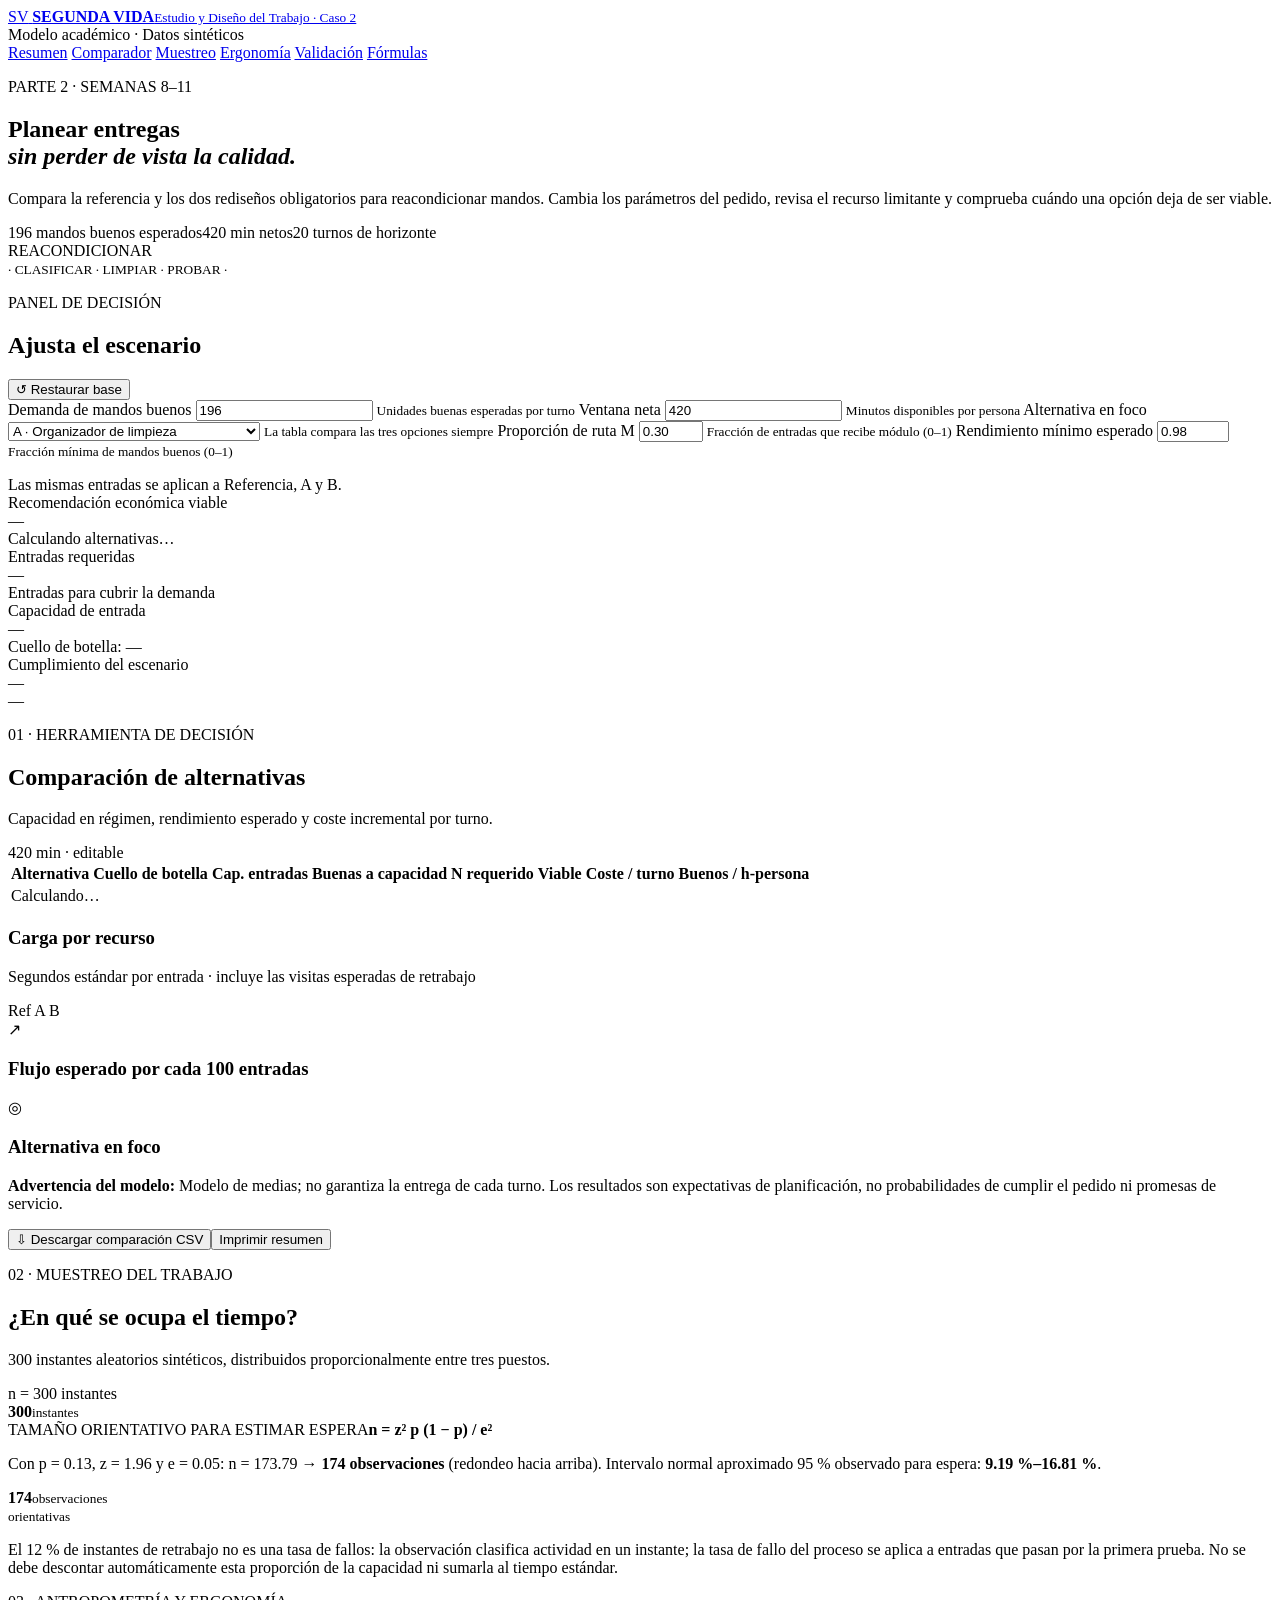
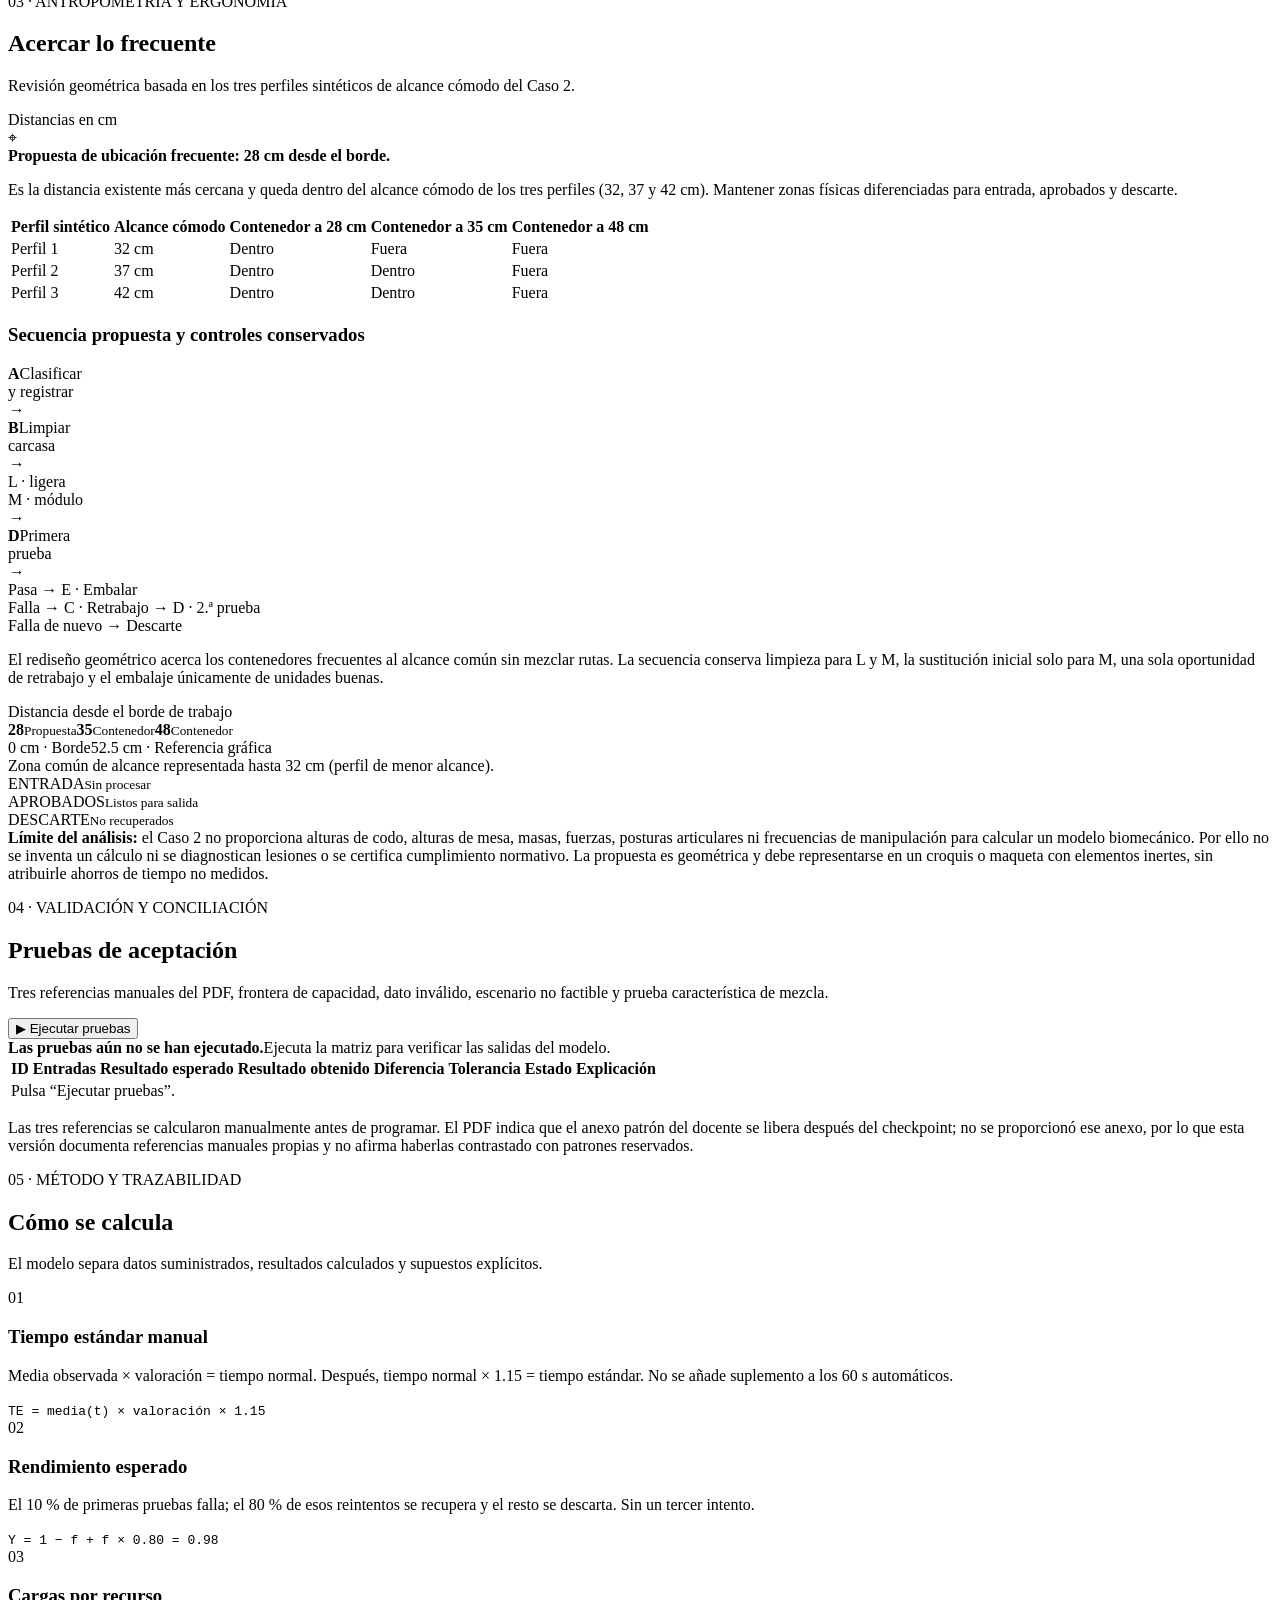
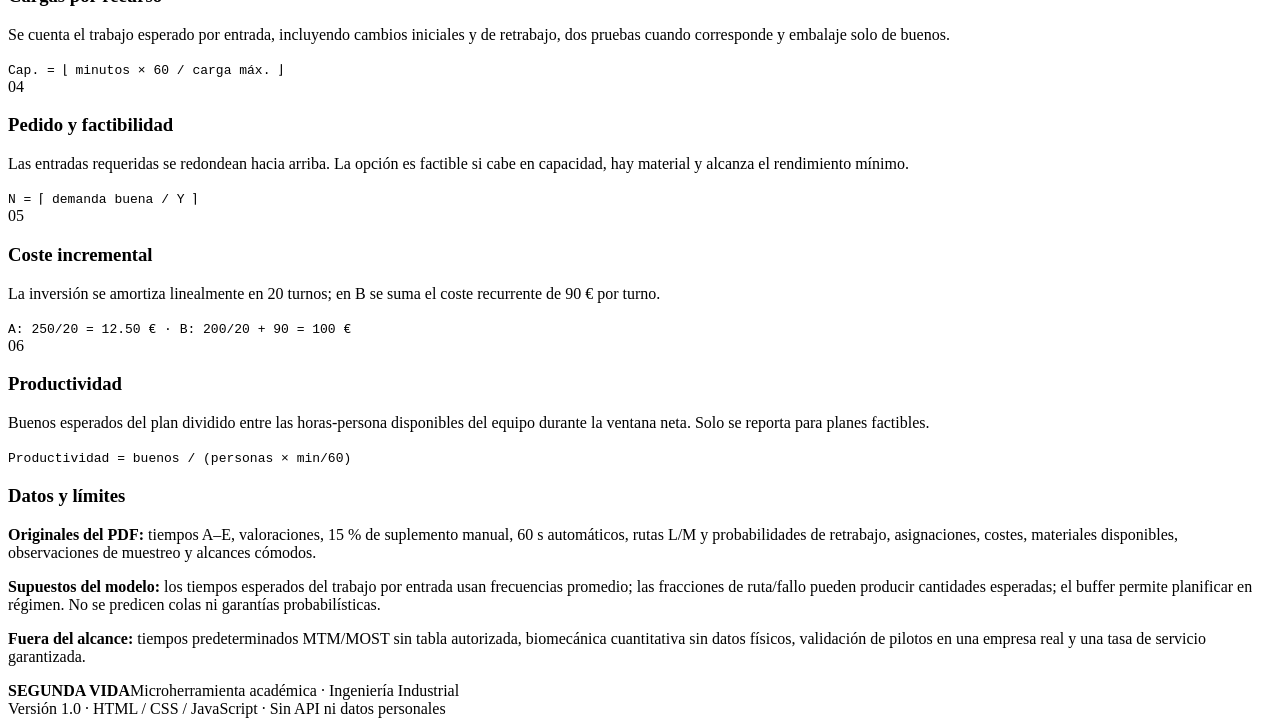
==== app/index.html @ abab6813 "Agrega interfaz de la aplicación responsive" ====
<!doctype html>
<html lang="es">
<head>
  <meta charset="utf-8">
  <meta name="viewport" content="width=device-width, initial-scale=1">
  <meta name="description" content="Microherramienta de análisis y decisión para el Caso 2 Segunda Vida, Parte 2 de Estudio y Diseño del Trabajo.">
  <title>Segunda Vida | Herramienta de decisión</title>
  <link rel="stylesheet" href="styles.css">
</head>
<body>
  <header class="topbar">
    <a class="brand" href="#inicio" aria-label="Segunda Vida, inicio">
      <span class="brand-mark">SV</span>
      <span><strong>SEGUNDA VIDA</strong><small>Estudio y Diseño del Trabajo · Caso 2</small></span>
    </a>
    <div class="top-meta"><span class="status-dot"></span> Modelo académico · Datos sintéticos</div>
  </header>

  <nav class="nav" aria-label="Navegación principal">
    <a class="active" href="#inicio">Resumen</a>
    <a href="#comparador">Comparador</a>
    <a href="#muestreo">Muestreo</a>
    <a href="#ergonomia">Ergonomía</a>
    <a href="#validacion">Validación</a>
    <a href="#metodo">Fórmulas</a>
  </nav>

  <main class="shell">
    <section id="inicio" class="hero">
      <div class="hero-copy">
        <p class="eyebrow">PARTE 2 · SEMANAS 8–11</p>
        <h1>Planear entregas<br><em>sin perder de vista la calidad.</em></h1>
        <p class="hero-lede">Compara la referencia y los dos rediseños obligatorios para reacondicionar mandos. Cambia los parámetros del pedido, revisa el recurso limitante y comprueba cuándo una opción deja de ser viable.</p>
        <div class="hero-tags"><span>196 mandos buenos esperados</span><span>420 min netos</span><span>20 turnos de horizonte</span></div>
      </div>
      <div class="hero-art" aria-hidden="true">
        <div class="orbit orbit-one"></div><div class="orbit orbit-two"></div>
        <div class="controller"><span></span><b></b><i></i><strong></strong></div>
        <div class="art-label">REACONDICIONAR<br><small>· CLASIFICAR · LIMPIAR · PROBAR ·</small></div>
      </div>
    </section>

    <section class="decision-card" aria-labelledby="decision-title">
      <div class="section-heading compact">
        <div><p class="eyebrow">PANEL DE DECISIÓN</p><h2 id="decision-title">Ajusta el escenario</h2></div>
        <button id="resetBtn" class="button button-ghost" type="button">↺ Restaurar base</button>
      </div>
      <div class="inputs-grid">
        <label>Demanda de mandos buenos
          <input id="demand" type="number" min="0" step="1" value="196" inputmode="numeric">
          <small>Unidades buenas esperadas por turno</small>
        </label>
        <label>Ventana neta
          <input id="minutes" type="number" min="0.01" step="1" value="420" inputmode="decimal">
          <small>Minutos disponibles por persona</small>
        </label>
        <label>Alternativa en foco
          <select id="focus">
            <option value="REF">Referencia</option>
            <option value="A" selected>A · Organizador de limpieza</option>
            <option value="B">B · Cuarta persona y nueva asignación</option>
          </select>
          <small>La tabla compara las tres opciones siempre</small>
        </label>
        <label>Proporción de ruta M
          <input id="routeM" type="number" min="0" max="1" step="0.01" value="0.30" inputmode="decimal">
          <small>Fracción de entradas que recibe módulo (0–1)</small>
        </label>
        <label>Rendimiento mínimo esperado
          <input id="minYield" type="number" min="0" max="1" step="0.001" value="0.98" inputmode="decimal">
          <small>Fracción mínima de mandos buenos (0–1)</small>
        </label>
      </div>
      <div class="input-foot"><p id="inputError" class="error-message" role="alert" aria-live="polite"></p><span>Las mismas entradas se aplican a Referencia, A y B.</span></div>
    </section>

    <section class="kpi-grid" aria-label="Indicadores del escenario enfocado">
      <article class="kpi-card kpi-primary"><div class="kpi-label">Recomendación económica viable</div><div class="kpi-value" id="recommended">—</div><div class="kpi-note" id="recommendNote">Calculando alternativas…</div></article>
      <article class="kpi-card"><div class="kpi-label">Entradas requeridas</div><div class="kpi-value" id="kpiN">—</div><div class="kpi-note">Entradas para cubrir la demanda</div></article>
      <article class="kpi-card"><div class="kpi-label">Capacidad de entrada</div><div class="kpi-value" id="kpiCapacity">—</div><div class="kpi-note" id="kpiBottleneck">Cuello de botella: —</div></article>
      <article class="kpi-card"><div class="kpi-label">Cumplimiento del escenario</div><div class="kpi-value" id="kpiStatus">—</div><div class="kpi-note" id="kpiStatusNote">—</div></article>
    </section>

    <section id="comparador" class="panel section-block">
      <div class="section-heading">
        <div><p class="eyebrow">01 · HERRAMIENTA DE DECISIÓN</p><h2>Comparación de alternativas</h2><p class="section-subtitle">Capacidad en régimen, rendimiento esperado y coste incremental por turno.</p></div>
        <span class="unit-pill">420 min · editable</span>
      </div>
      <div class="table-wrap">
        <table id="comparisonTable">
          <thead><tr><th>Alternativa</th><th>Cuello de botella</th><th>Cap. entradas</th><th>Buenas a capacidad</th><th>N requerido</th><th>Viable</th><th>Coste / turno</th><th>Buenos / h-persona</th></tr></thead>
          <tbody id="comparisonBody"><tr><td colspan="8">Calculando…</td></tr></tbody>
        </table>
      </div>
      <div class="chart-card">
        <div class="chart-head"><div><h3>Carga por recurso</h3><p>Segundos estándar por entrada · incluye las visitas esperadas de retrabajo</p></div><span class="legend"><i class="legend-a"></i> Ref <i class="legend-b"></i> A <i class="legend-c"></i> B</span></div>
        <div id="loadChart" class="load-chart" role="img" aria-label="Gráfico de cargas estándar por recurso"></div>
      </div>
      <div class="detail-grid">
        <article class="detail-card"><span class="detail-icon">↗</span><h3>Flujo esperado por cada 100 entradas</h3><div id="flowBreakdown" class="flow-breakdown"></div></article>
        <article class="detail-card"><span class="detail-icon">◎</span><h3>Alternativa en foco</h3><div id="focusDetail"></div></article>
      </div>
      <p class="model-warning"><strong>Advertencia del modelo:</strong> Modelo de medias; no garantiza la entrega de cada turno. Los resultados son expectativas de planificación, no probabilidades de cumplir el pedido ni promesas de servicio.</p>
      <div class="toolbar"><button id="downloadCsv" class="button button-primary" type="button">⇩ Descargar comparación CSV</button><button id="printBtn" class="button button-ghost" type="button">Imprimir resumen</button></div>
    </section>

    <section id="muestreo" class="panel section-block">
      <div class="section-heading"><div><p class="eyebrow">02 · MUESTREO DEL TRABAJO</p><h2>¿En qué se ocupa el tiempo?</h2><p class="section-subtitle">300 instantes aleatorios sintéticos, distribuidos proporcionalmente entre tres puestos.</p></div><span class="unit-pill">n = 300 instantes</span></div>
      <div class="sampling-layout">
        <div class="sampling-chart-card"><div class="donut" id="samplingDonut"><div><strong>300</strong><small>instantes</small></div></div><div class="sampling-legend" id="samplingLegend"></div></div>
        <div class="sampling-stats" id="samplingStats"></div>
      </div>
      <div class="formula-inline"><div><span class="eyebrow">TAMAÑO ORIENTATIVO PARA ESTIMAR ESPERA</span><strong>n = z² p (1 − p) / e²</strong><p>Con p = 0.13, z = 1.96 y e = 0.05: n = 173.79 → <b>174 observaciones</b> (redondeo hacia arriba). Intervalo normal aproximado 95 % observado para espera: <b>9.19 %–16.81 %</b>.</p></div><div class="sample-number"><strong>174</strong><small>observaciones<br>orientativas</small></div></div>
      <p class="small-note">El 12 % de instantes de retrabajo no es una tasa de fallos: la observación clasifica actividad en un instante; la tasa de fallo del proceso se aplica a entradas que pasan por la primera prueba. No se debe descontar automáticamente esta proporción de la capacidad ni sumarla al tiempo estándar.</p>
    </section>

    <section id="ergonomia" class="panel section-block">
      <div class="section-heading"><div><p class="eyebrow">03 · ANTROPOMETRÍA Y ERGONOMÍA</p><h2>Acercar lo frecuente</h2><p class="section-subtitle">Revisión geométrica basada en los tres perfiles sintéticos de alcance cómodo del Caso 2.</p></div><span class="unit-pill">Distancias en cm</span></div>
      <div class="ergo-callout"><div class="ergo-icon">⌖</div><div><strong>Propuesta de ubicación frecuente: 28 cm desde el borde.</strong><p>Es la distancia existente más cercana y queda dentro del alcance cómodo de los tres perfiles (32, 37 y 42 cm). Mantener zonas físicas diferenciadas para entrada, aprobados y descarte.</p></div></div>
      <div class="table-wrap"><table><thead><tr><th>Perfil sintético</th><th>Alcance cómodo</th><th>Contenedor a 28 cm</th><th>Contenedor a 35 cm</th><th>Contenedor a 48 cm</th></tr></thead><tbody>
        <tr><td>Perfil 1</td><td>32 cm</td><td><span class="tag tag-good">Dentro</span></td><td><span class="tag tag-bad">Fuera</span></td><td><span class="tag tag-bad">Fuera</span></td></tr>
        <tr><td>Perfil 2</td><td>37 cm</td><td><span class="tag tag-good">Dentro</span></td><td><span class="tag tag-good">Dentro</span></td><td><span class="tag tag-bad">Fuera</span></td></tr>
        <tr><td>Perfil 3</td><td>42 cm</td><td><span class="tag tag-good">Dentro</span></td><td><span class="tag tag-good">Dentro</span></td><td><span class="tag tag-bad">Fuera</span></td></tr>
      </tbody></table></div>
      <div class="method-redesign">
        <h3>Secuencia propuesta y controles conservados</h3>
        <div class="process-flow">
          <div class="process-node"><b>A</b><span>Clasificar<br>y registrar</span></div><i>→</i>
          <div class="process-node"><b>B</b><span>Limpiar<br>carcasa</span></div><i>→</i>
          <div class="process-split"><div class="route-label">L · ligera</div><div class="route-label route-m">M · módulo</div></div><i>→</i>
          <div class="process-node"><b>D</b><span>Primera<br>prueba</span></div><i>→</i>
          <div class="process-out"><div class="route-label route-ok">Pasa → E · Embalar</div><div class="route-label route-fail">Falla → C · Retrabajo → D · 2.ª prueba</div><div class="route-label route-reject">Falla de nuevo → Descarte</div></div>
        </div>
        <p>El rediseño geométrico acerca los contenedores frecuentes al alcance común sin mezclar rutas. La secuencia conserva limpieza para L y M, la sustitución inicial solo para M, una sola oportunidad de retrabajo y el embalaje únicamente de unidades buenas.</p>
      </div>
      <div class="ergo-visual">
        <div class="reach-scale"><div class="scale-title">Distancia desde el borde de trabajo</div><div class="scale-line"><span class="reach-zone" style="width:53.33%"></span><span class="scale-mark mark-28"><b>28</b><small>Propuesta</small></span><span class="scale-mark mark-35"><b>35</b><small>Contenedor</small></span><span class="scale-mark mark-48"><b>48</b><small>Contenedor</small></span></div><div class="scale-labels"><span>0 cm · Borde</span><span>52.5 cm · Referencia gráfica</span></div><div class="scale-caption">Zona común de alcance representada hasta 32 cm (perfil de menor alcance).</div></div>
        <div class="bins"><div class="bin bin-in">ENTRADA<small>Sin procesar</small></div><div class="bin bin-ok">APROBADOS<small>Listos para salida</small></div><div class="bin bin-reject">DESCARTE<small>No recuperados</small></div></div>
      </div>
      <div class="limit-note"><b>Límite del análisis:</b> el Caso 2 no proporciona alturas de codo, alturas de mesa, masas, fuerzas, posturas articulares ni frecuencias de manipulación para calcular un modelo biomecánico. Por ello no se inventa un cálculo ni se diagnostican lesiones o se certifica cumplimiento normativo. La propuesta es geométrica y debe representarse en un croquis o maqueta con elementos inertes, sin atribuirle ahorros de tiempo no medidos.</div>
    </section>

    <section id="validacion" class="panel section-block">
      <div class="section-heading"><div><p class="eyebrow">04 · VALIDACIÓN Y CONCILIACIÓN</p><h2>Pruebas de aceptación</h2><p class="section-subtitle">Tres referencias manuales del PDF, frontera de capacidad, dato inválido, escenario no factible y prueba característica de mezcla.</p></div><button id="runTests" class="button button-primary" type="button">▶ Ejecutar pruebas</button></div>
      <div class="test-summary" id="testSummary"><strong>Las pruebas aún no se han ejecutado.</strong><span>Ejecuta la matriz para verificar las salidas del modelo.</span></div>
      <div class="table-wrap"><table><thead><tr><th>ID</th><th>Entradas</th><th>Resultado esperado</th><th>Resultado obtenido</th><th>Diferencia</th><th>Tolerancia</th><th>Estado</th><th>Explicación</th></tr></thead><tbody id="testBody"><tr><td colspan="8">Pulsa “Ejecutar pruebas”.</td></tr></tbody></table></div>
      <p class="small-note">Las tres referencias se calcularon manualmente antes de programar. El PDF indica que el anexo patrón del docente se libera después del checkpoint; no se proporcionó ese anexo, por lo que esta versión documenta referencias manuales propias y no afirma haberlas contrastado con patrones reservados.</p>
    </section>

    <section id="metodo" class="panel section-block">
      <div class="section-heading"><div><p class="eyebrow">05 · MÉTODO Y TRAZABILIDAD</p><h2>Cómo se calcula</h2><p class="section-subtitle">El modelo separa datos suministrados, resultados calculados y supuestos explícitos.</p></div></div>
      <div class="method-grid">
        <article><span class="method-number">01</span><h3>Tiempo estándar manual</h3><p>Media observada × valoración = tiempo normal. Después, tiempo normal × 1.15 = tiempo estándar. No se añade suplemento a los 60 s automáticos.</p><code>TE = media(t) × valoración × 1.15</code></article>
        <article><span class="method-number">02</span><h3>Rendimiento esperado</h3><p>El 10 % de primeras pruebas falla; el 80 % de esos reintentos se recupera y el resto se descarta. Sin un tercer intento.</p><code>Y = 1 − f + f × 0.80 = 0.98</code></article>
        <article><span class="method-number">03</span><h3>Cargas por recurso</h3><p>Se cuenta el trabajo esperado por entrada, incluyendo cambios iniciales y de retrabajo, dos pruebas cuando corresponde y embalaje solo de buenos.</p><code>Cap. = ⌊ minutos × 60 / carga máx. ⌋</code></article>
        <article><span class="method-number">04</span><h3>Pedido y factibilidad</h3><p>Las entradas requeridas se redondean hacia arriba. La opción es factible si cabe en capacidad, hay material y alcanza el rendimiento mínimo.</p><code>N = ⌈ demanda buena / Y ⌉</code></article>
        <article><span class="method-number">05</span><h3>Coste incremental</h3><p>La inversión se amortiza linealmente en 20 turnos; en B se suma el coste recurrente de 90 € por turno.</p><code>A: 250/20 = 12.50 € · B: 200/20 + 90 = 100 €</code></article>
        <article><span class="method-number">06</span><h3>Productividad</h3><p>Buenos esperados del plan dividido entre las horas-persona disponibles del equipo durante la ventana neta. Solo se reporta para planes factibles.</p><code>Productividad = buenos / (personas × min/60)</code></article>
      </div>
      <div class="data-provenance"><h3>Datos y límites</h3><p><b>Originales del PDF:</b> tiempos A–E, valoraciones, 15 % de suplemento manual, 60 s automáticos, rutas L/M y probabilidades de retrabajo, asignaciones, costes, materiales disponibles, observaciones de muestreo y alcances cómodos.</p><p><b>Supuestos del modelo:</b> los tiempos esperados del trabajo por entrada usan frecuencias promedio; las fracciones de ruta/fallo pueden producir cantidades esperadas; el buffer permite planificar en régimen. No se predicen colas ni garantías probabilísticas.</p><p><b>Fuera del alcance:</b> tiempos predeterminados MTM/MOST sin tabla autorizada, biomecánica cuantitativa sin datos físicos, validación de pilotos en una empresa real y una tasa de servicio garantizada.</p></div>
    </section>

    <footer class="footer"><div><strong>SEGUNDA VIDA</strong><span>Microherramienta académica · Ingeniería Industrial</span></div><div>Versión 1.0 · HTML / CSS / JavaScript · Sin API ni datos personales</div></footer>
  </main>
  <script src="app.js" defer></script>
</body>
</html>
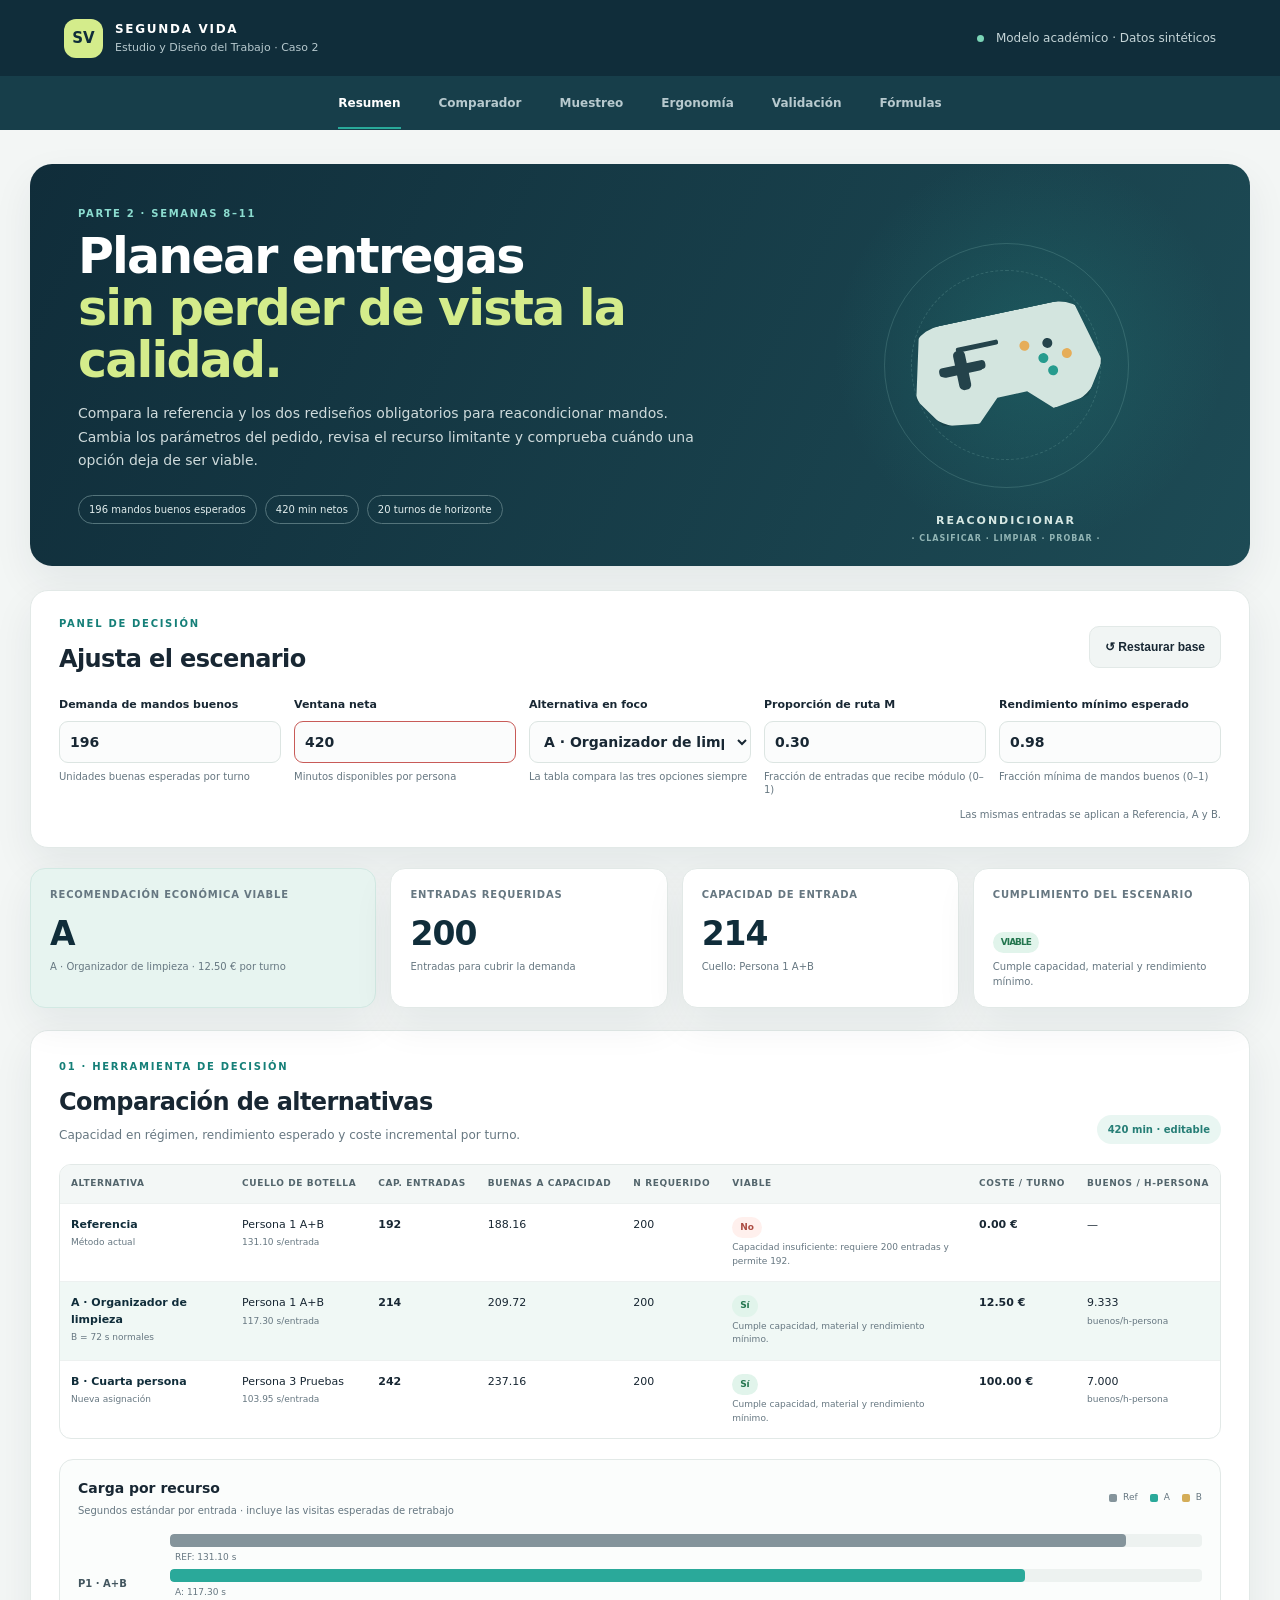
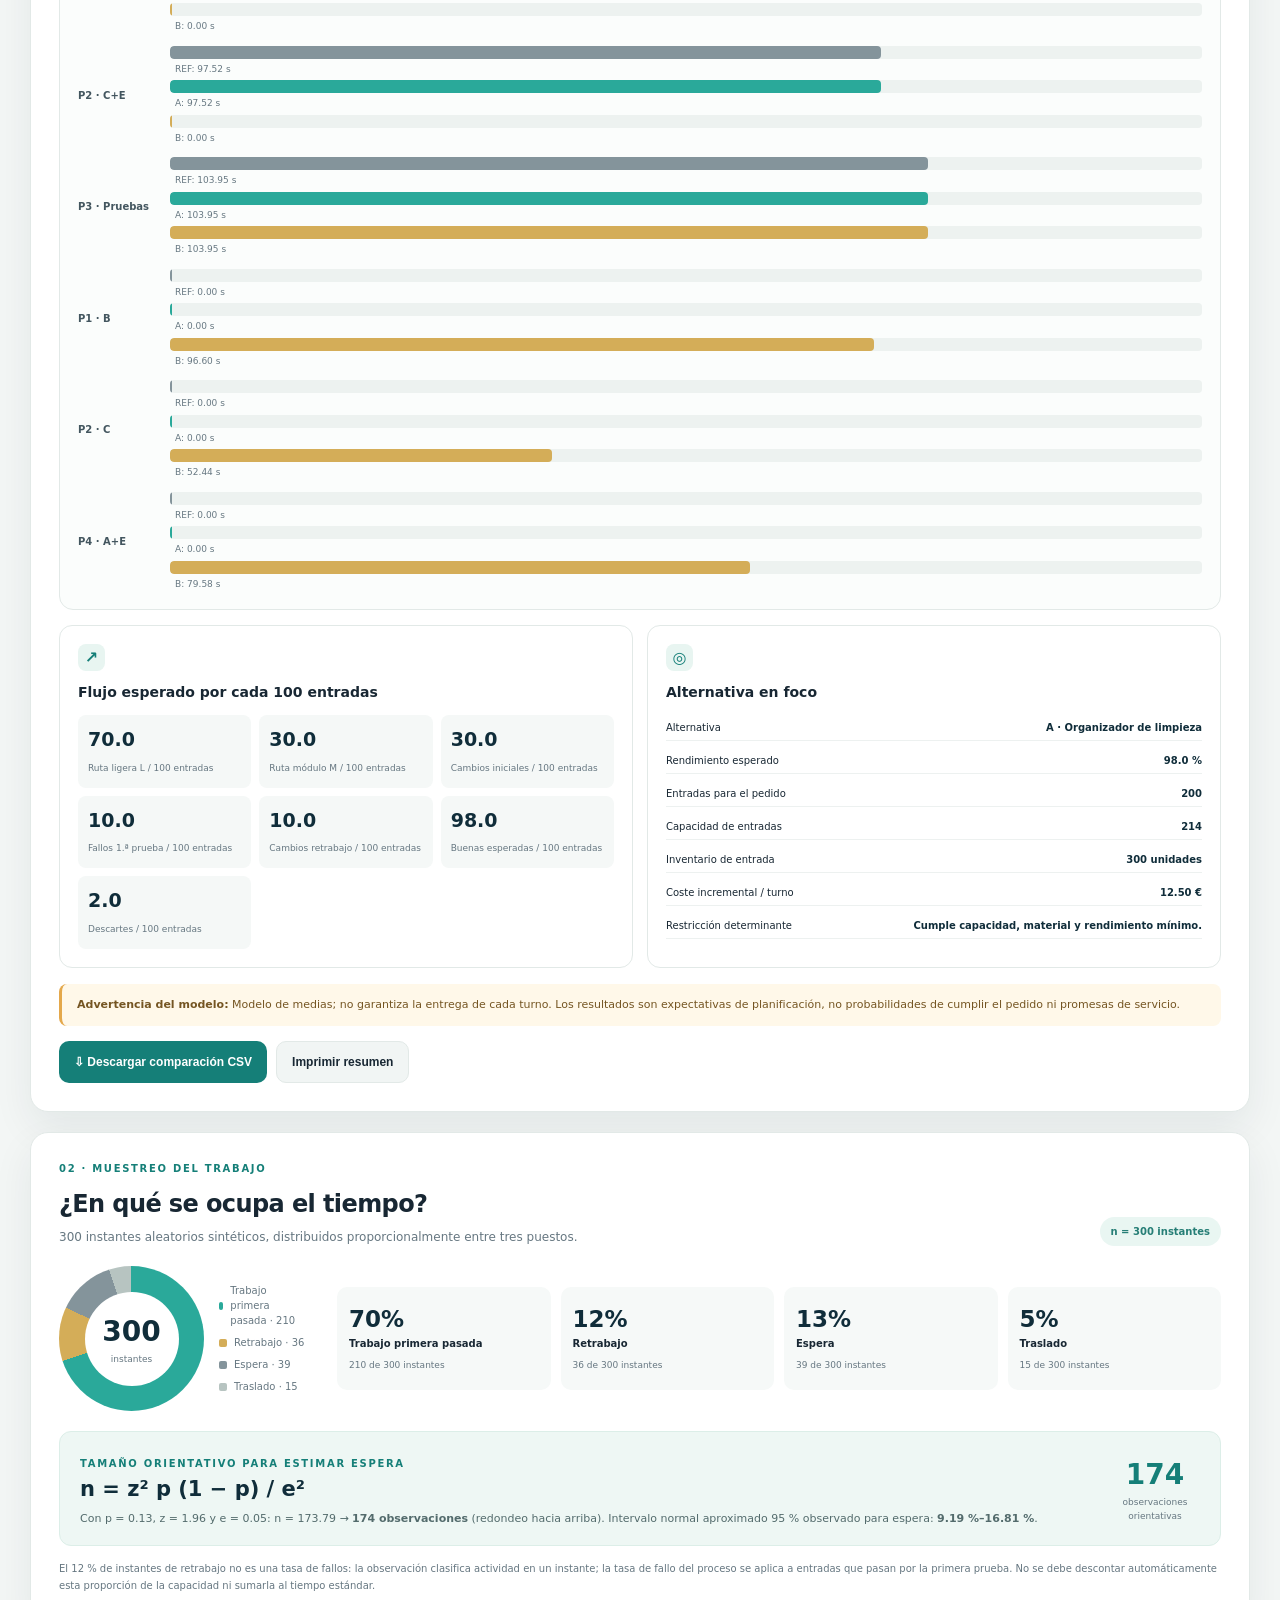
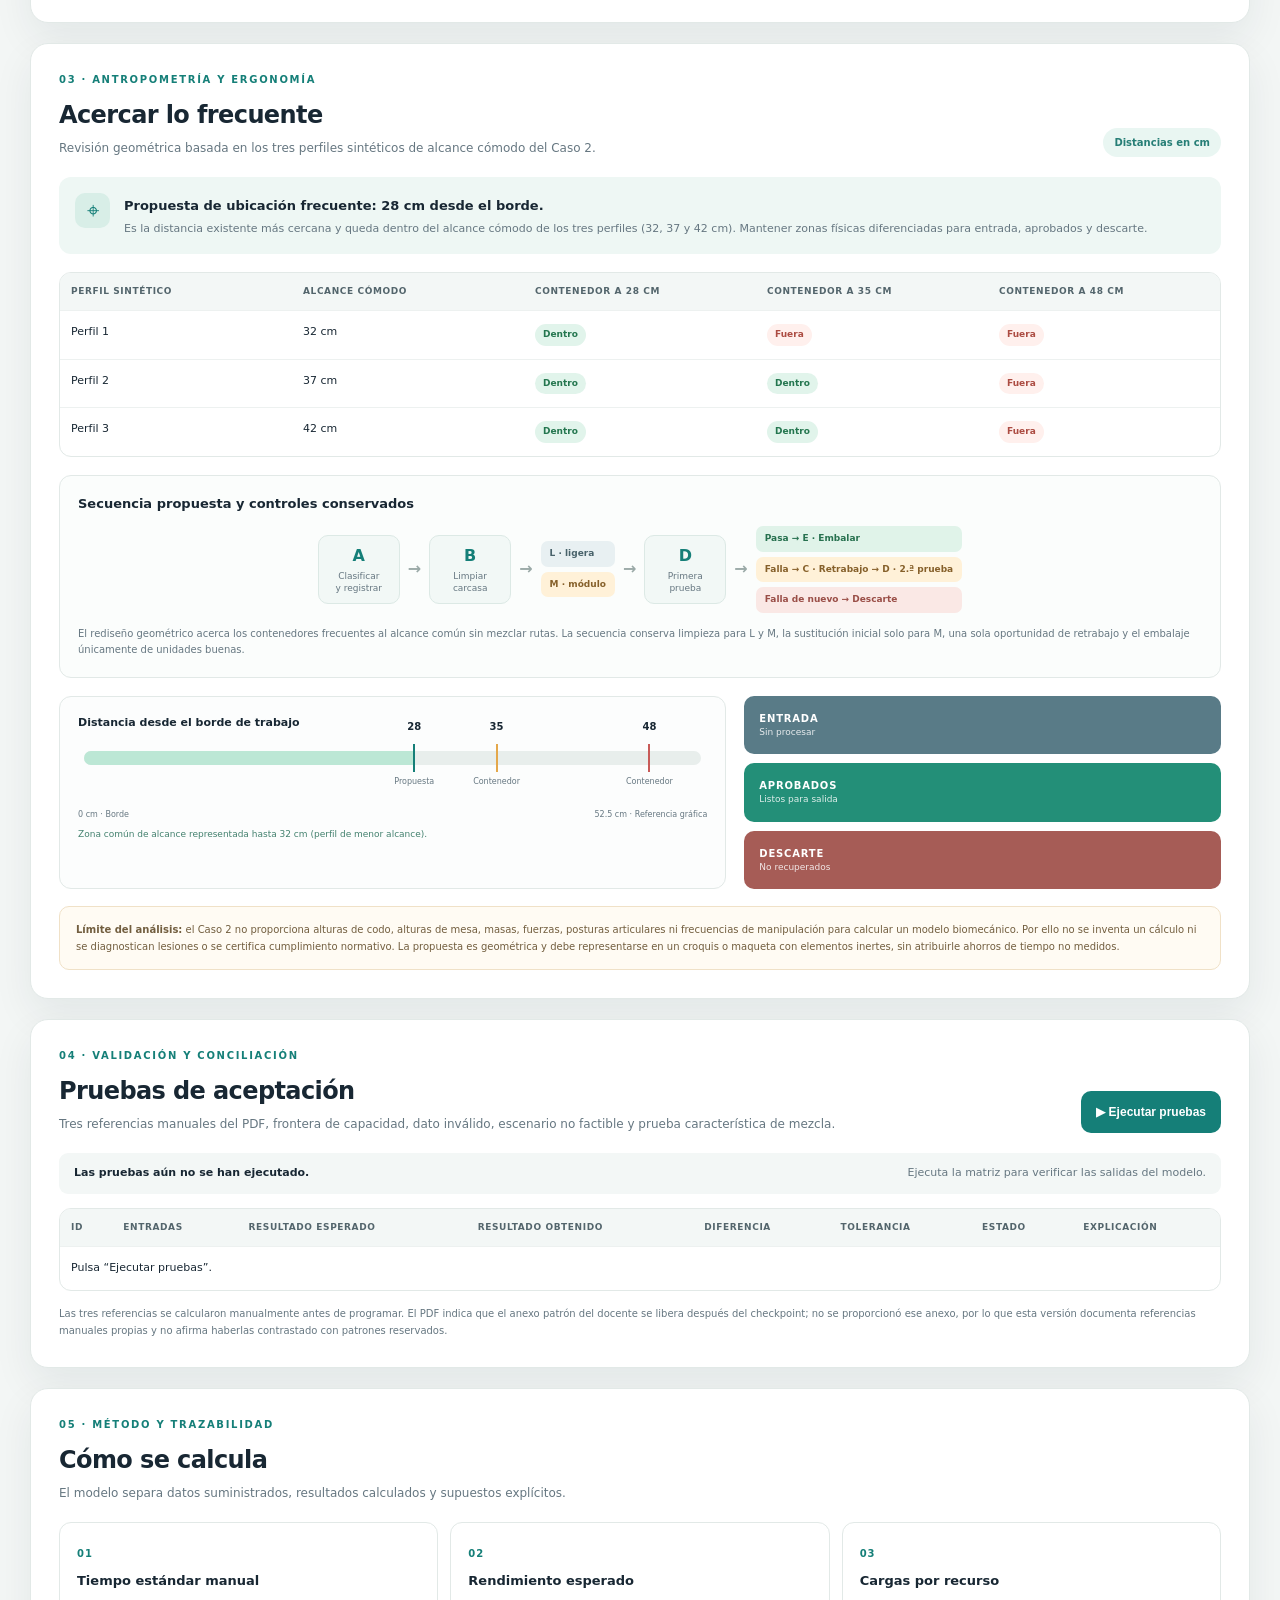
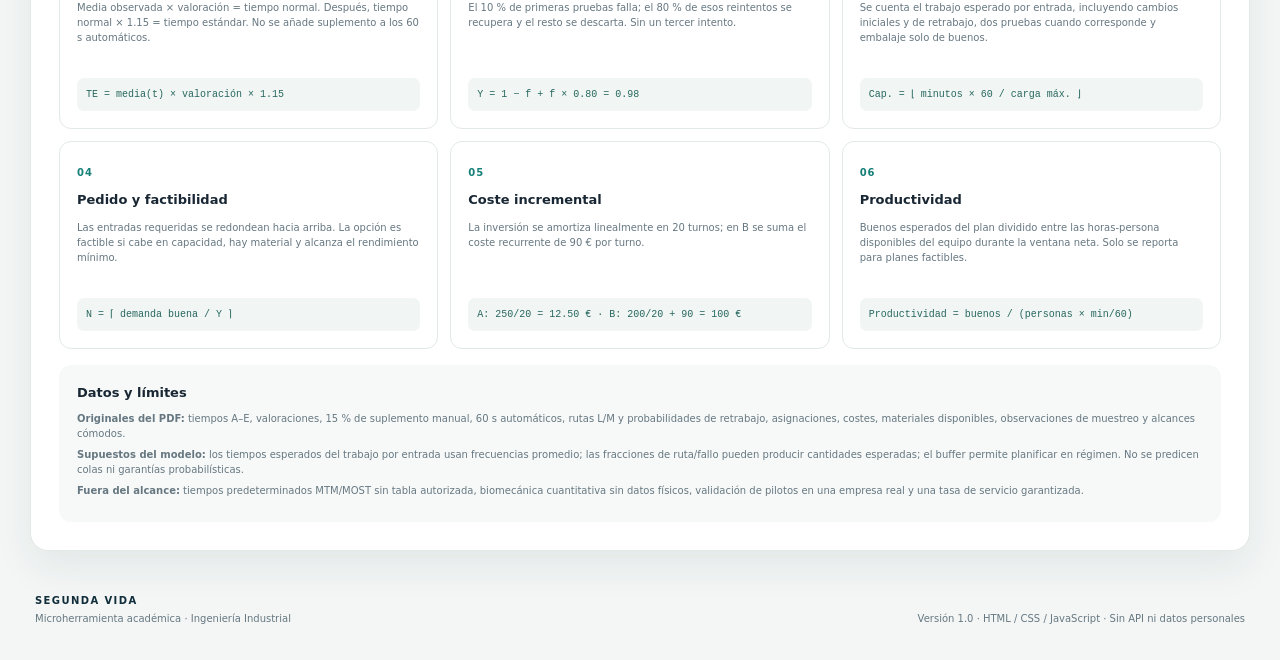
==== commit 08f81920: "Refuerza rutas y anuncios accesibles de indicadores" ====
--- a/app/index.html
+++ b/app/index.html
@@ -3,9 +3,10 @@
 <head>
   <meta charset="utf-8">
   <meta name="viewport" content="width=device-width, initial-scale=1">
+  <meta name="theme-color" content="#102d3a">
   <meta name="description" content="Microherramienta de análisis y decisión para el Caso 2 Segunda Vida, Parte 2 de Estudio y Diseño del Trabajo.">
   <title>Segunda Vida | Herramienta de decisión</title>
-  <link rel="stylesheet" href="styles.css">
+  <link rel="stylesheet" href="./styles.css">
 </head>
 <body>
   <header class="topbar">
@@ -75,10 +76,10 @@
     </section>
 
     <section class="kpi-grid" aria-label="Indicadores del escenario enfocado">
-      <article class="kpi-card kpi-primary"><div class="kpi-label">Recomendación económica viable</div><div class="kpi-value" id="recommended">—</div><div class="kpi-note" id="recommendNote">Calculando alternativas…</div></article>
-      <article class="kpi-card"><div class="kpi-label">Entradas requeridas</div><div class="kpi-value" id="kpiN">—</div><div class="kpi-note">Entradas para cubrir la demanda</div></article>
-      <article class="kpi-card"><div class="kpi-label">Capacidad de entrada</div><div class="kpi-value" id="kpiCapacity">—</div><div class="kpi-note" id="kpiBottleneck">Cuello de botella: —</div></article>
-      <article class="kpi-card"><div class="kpi-label">Cumplimiento del escenario</div><div class="kpi-value" id="kpiStatus">—</div><div class="kpi-note" id="kpiStatusNote">—</div></article>
+      <article class="kpi-card kpi-primary"><div class="kpi-label">Recomendación económica viable</div><div class="kpi-value" id="recommended" aria-live="polite">—</div><div class="kpi-note" id="recommendNote">Calculando alternativas…</div></article>
+      <article class="kpi-card"><div class="kpi-label">Entradas requeridas</div><div class="kpi-value" id="kpiN" aria-live="polite">—</div><div class="kpi-note">Entradas para cubrir la demanda</div></article>
+      <article class="kpi-card"><div class="kpi-label">Capacidad de entrada</div><div class="kpi-value" id="kpiCapacity" aria-live="polite">—</div><div class="kpi-note" id="kpiBottleneck">Cuello de botella: —</div></article>
+      <article class="kpi-card"><div class="kpi-label">Cumplimiento del escenario</div><div class="kpi-value" id="kpiStatus" aria-live="polite">—</div><div class="kpi-note" id="kpiStatusNote">—</div></article>
     </section>
 
     <section id="comparador" class="panel section-block">
@@ -162,6 +163,6 @@
 
     <footer class="footer"><div><strong>SEGUNDA VIDA</strong><span>Microherramienta académica · Ingeniería Industrial</span></div><div>Versión 1.0 · HTML / CSS / JavaScript · Sin API ni datos personales</div></footer>
   </main>
-  <script src="app.js" defer></script>
+  <script src="./app.js" defer></script>
 </body>
 </html>
--- a/app/styles.css
+++ b/app/styles.css
@@ -0,0 +1,65 @@
+:root{--ink:#182733;--muted:#667781;--paper:#f3f6f5;--card:#fff;--line:#e2e9e7;--navy:#102d3a;--navy2:#173e4a;--teal:#29a99a;--teal-dark:#157f78;--lime:#d4ec8b;--amber:#e4a84b;--red:#c85b58;--shadow:0 16px 40px rgba(16,45,58,.07);font-family:Inter,ui-sans-serif,system-ui,-apple-system,"Segoe UI",sans-serif;color:var(--ink)}*{box-sizing:border-box}html{scroll-behavior:smooth;scroll-padding-top:90px}body{margin:0;background:var(--paper);line-height:1.5}.topbar{height:76px;background:var(--navy);display:flex;align-items:center;justify-content:space-between;padding:0 clamp(18px,5vw,76px);color:#fff}.brand{display:flex;gap:12px;align-items:center;text-decoration:none;color:#fff}.brand-mark{width:39px;height:39px;border-radius:12px;background:var(--lime);color:var(--navy);display:grid;place-items:center;font-weight:900;font-size:15px}.brand strong{display:block;font-size:12px;letter-spacing:1.7px}.brand small{display:block;color:#b7c9ce;font-size:11px;margin-top:2px}.top-meta{font-size:12px;color:#c4d4d7}.status-dot{display:inline-block;width:7px;height:7px;border-radius:50%;background:#7bd5b7;margin-right:8px}.nav{height:54px;background:var(--navy2);display:flex;align-items:center;justify-content:center;gap:clamp(15px,3vw,38px);padding:0 12px;position:sticky;top:0;z-index:10;overflow-x:auto}.nav a{color:#b7c9ce;text-decoration:none;font-size:12px;font-weight:650;white-space:nowrap;padding:17px 0 15px;border-bottom:2px solid transparent}.nav a:hover,.nav a.active{color:#fff;border-color:var(--teal)}.shell{width:min(1220px,calc(100% - 36px));margin:0 auto}.hero{margin:34px 0 24px;min-height:290px;border-radius:22px;background:linear-gradient(115deg,#102d3a,#1d4b55);color:#fff;display:grid;grid-template-columns:1.2fr .8fr;overflow:hidden;box-shadow:var(--shadow)}.hero-copy{padding:42px 48px;position:relative;z-index:1}.eyebrow{font-size:10px;letter-spacing:1.7px;font-weight:850;color:var(--teal-dark);margin:0 0 10px}.hero .eyebrow{color:#8cddd0}.hero h1{font-size:clamp(31px,4.3vw,49px);line-height:1.06;letter-spacing:-1.8px;margin:0 0 15px;font-weight:780}.hero h1 em{font-style:normal;color:var(--lime)}.hero-lede{max-width:640px;font-size:14px;line-height:1.7;color:#cfdbdc;margin:0}.hero-tags{display:flex;gap:8px;flex-wrap:wrap;margin-top:22px}.hero-tags span{font-size:10px;border:1px solid #54747b;border-radius:100px;padding:6px 10px;color:#e2eeee}.hero-art{position:relative;display:grid;place-items:center;min-height:270px;background:radial-gradient(circle at 55% 46%,rgba(41,169,154,.2),transparent 57%)}.orbit{position:absolute;border:1px solid rgba(167,222,211,.18);border-radius:50%;width:245px;height:245px}.orbit-two{width:190px;height:190px;border-style:dashed}.controller{width:190px;height:104px;border-radius:38px 38px 48px 48px;background:#d3e5df;position:relative;transform:rotate(-12deg);box-shadow:0 18px 38px rgba(0,0,0,.2);clip-path:polygon(9% 0,91% 0,100% 65%,89% 95%,70% 100%,58% 79%,42% 79%,30% 100%,11% 95%,0 65%)}.controller:before,.controller:after{content:"";position:absolute;background:#24434b;border-radius:4px}.controller:before{width:47px;height:9px;left:28px;top:42px;box-shadow:19px -19px 0 -2px #24434b}.controller:after{width:10px;height:10px;right:45px;top:34px;border-radius:50%;box-shadow:17px 14px 0 #e6ad58,0 28px 0 #269b8e}.controller span{position:absolute;width:12px;height:40px;left:45px;top:28px;border-radius:5px;background:#24434b}.controller b{position:absolute;width:42px;height:8px;left:30px;top:44px;background:#24434b;border-radius:5px}.controller i{position:absolute;width:10px;height:10px;border-radius:50%;left:112px;top:32px;background:#e6ad58}.controller strong{position:absolute;width:10px;height:10px;border-radius:50%;left:128px;top:48px;background:#269b8e}.art-label{position:absolute;bottom:20px;text-align:center;color:#d5e7e3;font-weight:800;font-size:11px;letter-spacing:2px}.art-label small{font-size:8px;letter-spacing:1px;color:#91b4b4}.decision-card,.panel{background:var(--card);border:1px solid var(--line);border-radius:18px;box-shadow:var(--shadow)}.decision-card{padding:25px 28px;margin-bottom:20px}.section-heading{display:flex;justify-content:space-between;align-items:flex-end;gap:18px;margin-bottom:20px}.section-heading.compact{align-items:center}.section-heading h2{margin:0;font-size:24px;letter-spacing:-.6px}.section-subtitle{margin:6px 0 0;color:var(--muted);font-size:12px}.button{border:0;border-radius:10px;padding:10px 15px;font-size:12px;font-weight:750;cursor:pointer;transition:.18s}.button:hover{transform:translateY(-1px);filter:brightness(.97)}.button-primary{background:var(--teal-dark);color:white}.button-ghost{background:#f1f5f4;border:1px solid var(--line);color:var(--ink)}.inputs-grid{display:grid;grid-template-columns:repeat(5,minmax(0,1fr));gap:13px}.inputs-grid label{display:flex;flex-direction:column;gap:7px;font-weight:720;font-size:11px}.inputs-grid input,.inputs-grid select{width:100%;border:1px solid #dce5e2;background:#fbfcfc;border-radius:9px;padding:11px 10px;font-family:inherit;font-size:14px;font-weight:600;color:var(--ink);min-height:42px;outline:none}.inputs-grid input:focus,.inputs-grid select:focus{border-color:var(--teal);box-shadow:0 0 0 3px rgba(41,169,154,.12)}.inputs-grid small{font-size:10px;color:var(--muted);font-weight:450;line-height:1.35}.input-foot{display:flex;justify-content:space-between;gap:16px;align-items:center;margin-top:10px;color:var(--muted);font-size:10px}.error-message{margin:0;color:var(--red);font-size:11px;font-weight:700}.kpi-grid{display:grid;grid-template-columns:1.25fr repeat(3,1fr);gap:14px;margin:0 0 22px}.kpi-card{background:#fff;border:1px solid var(--line);border-radius:15px;padding:18px 19px;box-shadow:var(--shadow);min-width:0}.kpi-primary{background:#e7f4f0;border-color:#d2e9e3}.kpi-label{font-size:10px;letter-spacing:.8px;text-transform:uppercase;color:var(--muted);font-weight:800}.kpi-value{font-size:clamp(24px,3vw,33px);font-weight:850;letter-spacing:-1px;margin:7px 0 1px;color:var(--navy)}.kpi-note{font-size:10px;color:var(--muted)}.section-block{padding:28px;margin-bottom:20px}.unit-pill{font-size:10px;font-weight:750;color:#267e76;background:#e9f6f2;padding:7px 11px;border-radius:50px;white-space:nowrap}.table-wrap{overflow-x:auto;border:1px solid var(--line);border-radius:12px}table{border-collapse:collapse;width:100%;min-width:820px;font-size:11px}th{text-align:left;padding:12px 11px;background:#f3f7f6;color:#53656c;font-size:9px;letter-spacing:.6px;text-transform:uppercase;white-space:nowrap}td{padding:13px 11px;border-top:1px solid #edf1f0;vertical-align:top}tbody tr.focus-row{background:#f0f8f5}tbody tr:hover{background:#f8fbfa}.alt-name{font-weight:800;color:var(--navy)}.alt-sub{display:block;color:var(--muted);font-size:9px;font-weight:500;margin-top:3px}.tag{display:inline-flex;align-items:center;border-radius:30px;padding:4px 8px;font-size:9px;font-weight:800;white-space:nowrap}.tag-good{background:#e1f4eb;color:#24764f}.tag-bad{background:#fff0ed;color:#ac4c42}.tag-neutral{background:#eef1f2;color:#56656b}.chart-card{margin-top:20px;background:#fbfdfc;border:1px solid var(--line);border-radius:14px;padding:18px}.chart-head{display:flex;align-items:center;justify-content:space-between;gap:12px}.chart-head h3,.detail-card h3{margin:0;font-size:14px}.chart-head p{margin:4px 0 0;color:var(--muted);font-size:10px}.legend{font-size:9px;color:var(--muted);display:flex;align-items:center;gap:6px}.legend i{width:8px;height:8px;border-radius:2px;display:inline-block;margin-left:6px}.legend-a{background:#84949b}.legend-b{background:#2aa99a}.legend-c{background:#d4ad58}.load-chart{margin-top:16px;display:grid;gap:12px}.chart-row{display:grid;grid-template-columns:80px 1fr;gap:12px;align-items:center}.chart-row-label{font-size:10px;font-weight:800;color:#43565f}.bars{display:grid;gap:4px}.bar-line{height:13px;background:#edf2f0;border-radius:4px;position:relative;overflow:hidden}.bar-fill{height:100%;border-radius:4px;min-width:2px}.bar-ref{background:#84949b}.bar-a{background:#2aa99a}.bar-b{background:#d4ad58}.bar-value{font-size:9px;color:var(--muted);margin-left:5px}.detail-grid{display:grid;grid-template-columns:1fr 1fr;gap:14px;margin-top:15px}.detail-card{border:1px solid var(--line);border-radius:13px;padding:18px;background:#fff}.detail-icon{display:grid;place-items:center;width:27px;height:27px;background:#e8f5f1;color:var(--teal-dark);border-radius:8px;font-weight:900;margin-bottom:11px}.flow-breakdown{display:grid;grid-template-columns:repeat(3,1fr);gap:8px;margin-top:12px}.flow-item{padding:10px;background:#f5f8f7;border-radius:8px}.flow-item strong{display:block;font-size:19px;color:var(--navy)}.flow-item span{font-size:9px;color:var(--muted)}.focus-list{display:grid;gap:7px;margin-top:12px}.focus-line{display:flex;justify-content:space-between;gap:10px;border-bottom:1px solid #edf1f0;padding:5px 0;font-size:10px}.focus-line b{color:var(--navy)}.model-warning{margin:16px 0 0;padding:13px 15px;background:#fff8e9;border-left:3px solid var(--amber);border-radius:8px;color:#755522;font-size:11px}.toolbar{display:flex;gap:9px;margin-top:15px}.sampling-layout{display:grid;grid-template-columns:250px 1fr;gap:28px;align-items:center}.sampling-chart-card{display:flex;gap:15px;align-items:center}.donut{width:145px;height:145px;border-radius:50%;background:conic-gradient(#2aa99a 0 70%,#d4ad58 70% 82%,#84949b 82% 95%,#b7c4c1 95% 100%);display:grid;place-items:center;flex:none}.donut>div{background:#fff;border-radius:50%;width:94px;height:94px;display:flex;flex-direction:column;align-items:center;justify-content:center}.donut strong{font-size:28px;color:var(--navy)}.donut small{font-size:9px;color:var(--muted)}.sampling-legend{display:grid;gap:7px;font-size:10px;color:var(--muted)}.sampling-legend span{display:flex;align-items:center;gap:7px}.sampling-legend i{display:inline-block;width:8px;height:8px;border-radius:2px}.sampling-stats{display:grid;grid-template-columns:repeat(4,1fr);gap:10px}.sampling-stat{padding:15px 12px;background:#f6f9f8;border-radius:10px}.sampling-stat strong{font-size:23px;display:block;color:var(--navy)}.sampling-stat b{font-size:10px;display:block}.sampling-stat small{color:var(--muted);font-size:9px}.formula-inline{display:flex;justify-content:space-between;align-items:center;margin-top:20px;padding:18px 20px;background:#eef7f4;border:1px solid #dceee8;border-radius:12px;gap:20px}.formula-inline strong{font-size:21px;color:var(--navy);display:block}.formula-inline p{font-size:11px;color:#536b6c;margin:5px 0 0}.sample-number{width:90px;text-align:center;flex:none}.sample-number strong{font-size:28px;color:var(--teal-dark)}.sample-number small{display:block;color:var(--muted);font-size:9px}.small-note{font-size:10px;color:var(--muted);line-height:1.7;margin:14px 0 0}.ergo-callout{display:flex;gap:14px;align-items:flex-start;padding:16px;background:#eef7f4;border-radius:12px;margin-bottom:18px}.ergo-icon{display:grid;place-items:center;flex:none;width:35px;height:35px;background:#d8eee7;color:var(--teal-dark);border-radius:10px;font-size:22px}.ergo-callout strong{font-size:13px}.ergo-callout p{font-size:11px;color:var(--muted);margin:4px 0 0}.ergo-visual{margin-top:18px;display:grid;grid-template-columns:1.4fr 1fr;gap:18px}.reach-scale{padding:18px;border:1px solid var(--line);border-radius:12px;background:#fcfdfd}.scale-title{font-size:11px;font-weight:800;margin-bottom:20px}.scale-line{height:14px;background:#e8eeec;border-radius:20px;position:relative;margin:0 6px 44px}.reach-zone{position:absolute;height:100%;background:#bce7d5;border-radius:20px 0 0 20px}.scale-mark{position:absolute;top:-7px;width:2px;height:28px;background:var(--navy)}.scale-mark b{position:absolute;top:-25px;left:50%;transform:translateX(-50%);font-size:10px}.scale-mark small{position:absolute;top:32px;left:50%;transform:translateX(-50%);font-size:8px;color:var(--muted);white-space:nowrap}.mark-28{left:53.33%;background:var(--teal-dark)}.mark-35{left:66.67%;background:var(--amber)}.mark-48{left:91.43%;background:var(--red)}.scale-labels{display:flex;justify-content:space-between;font-size:8px;color:var(--muted)}.scale-caption{font-size:9px;color:#43816e;margin-top:7px}.bins{display:grid;grid-template-columns:1fr;gap:9px}.bin{padding:15px;border-radius:10px;color:#fff;font-size:10px;font-weight:850;letter-spacing:.8px}.bin small{display:block;font-size:9px;font-weight:500;letter-spacing:0;opacity:.85}.bin-in{background:#597b87}.bin-ok{background:#238f78}.bin-reject{background:#a65c56}.limit-note{margin-top:17px;padding:14px 16px;border:1px solid #f0e1c7;background:#fffbf3;border-radius:10px;font-size:10px;color:#725e3f;line-height:1.7}.test-summary{display:flex;justify-content:space-between;gap:12px;background:#f3f7f6;padding:12px 15px;border-radius:9px;margin-bottom:14px;font-size:11px}.test-summary span{color:var(--muted)}.test-state{font-weight:850}.test-pass{color:#24764f}.test-fail{color:#ac4c42}.method-grid{display:grid;grid-template-columns:repeat(3,1fr);gap:12px}.method-grid article{border:1px solid var(--line);border-radius:12px;padding:17px}.method-number{font-size:10px;font-weight:900;color:var(--teal-dark);letter-spacing:1px}.method-grid h3{font-size:13px;margin:7px 0}.method-grid p{font-size:10px;color:var(--muted);min-height:68px}.method-grid code{display:block;white-space:normal;background:#f1f6f4;padding:9px;border-radius:7px;font-size:10px;color:#28675f}.data-provenance{margin-top:16px;padding:18px;background:#f7f9f8;border-radius:12px}.data-provenance h3{margin:0 0 9px;font-size:13px}.data-provenance p{font-size:10px;color:var(--muted);margin:6px 0}.footer{padding:22px 5px 34px;display:flex;justify-content:space-between;gap:15px;color:var(--muted);font-size:10px}.footer strong{display:block;letter-spacing:1.4px;color:var(--navy);font-size:10px}.footer span{display:block;margin-top:3px}.footer>div:last-child{text-align:right;align-self:end}
+@media(max-width:950px){.inputs-grid{grid-template-columns:repeat(3,1fr)}.kpi-grid{grid-template-columns:repeat(2,1fr)}.sampling-layout{grid-template-columns:1fr}.sampling-chart-card{justify-content:center}.sampling-stats{grid-template-columns:repeat(4,1fr)}.method-grid{grid-template-columns:repeat(2,1fr)}}
+@media(max-width:640px){.topbar{height:66px;padding:0 16px}.top-meta{font-size:0}.top-meta .status-dot{margin:0}.nav{justify-content:flex-start;padding:0 16px;gap:21px}.shell{width:min(100% - 22px,1220px)}.hero{margin:18px 0 14px;min-height:0;grid-template-columns:1fr}.hero-copy{padding:29px 24px 24px}.hero h1{font-size:34px}.hero-lede{font-size:12px}.hero-art{min-height:190px}.orbit{width:170px;height:170px}.orbit-two{width:130px;height:130px}.controller{transform:scale(.75) rotate(-12deg)}.art-label{bottom:8px;font-size:9px}.decision-card,.section-block{padding:19px 15px;border-radius:14px}.section-heading{align-items:flex-start;flex-direction:column;gap:10px}.section-heading.compact{flex-direction:row;align-items:center}.section-heading h2{font-size:21px}.inputs-grid{grid-template-columns:1fr 1fr;gap:10px}.inputs-grid label{font-size:10px}.inputs-grid label:nth-child(3){grid-column:span 2}.input-foot{align-items:flex-start;flex-direction:column}.kpi-grid{gap:9px}.kpi-card{padding:14px}.kpi-label{font-size:8px}.kpi-value{font-size:25px}.kpi-note{font-size:9px}.detail-grid{grid-template-columns:1fr}.chart-head{align-items:flex-start;flex-direction:column}.sampling-chart-card{flex-direction:column}.sampling-stats{grid-template-columns:repeat(2,1fr)}.formula-inline{align-items:flex-start;padding:14px}.formula-inline strong{font-size:17px}.ergo-visual{grid-template-columns:1fr}.method-grid{grid-template-columns:1fr}.method-grid p{min-height:0}.test-summary{flex-direction:column}.footer{flex-direction:column}.footer>div:last-child{text-align:left;align-self:auto}.toolbar{flex-wrap:wrap}}
+@media(max-width:390px){.inputs-grid{grid-template-columns:1fr}.inputs-grid label:nth-child(3){grid-column:auto}.section-heading.compact{align-items:flex-start}.kpi-value{font-size:22px}.sampling-stats{grid-template-columns:1fr 1fr}}
+@media print{body{background:white}.topbar,.nav,.decision-card .button,.toolbar,.section-heading button{display:none!important}.shell{width:100%}.hero{margin:0 0 14px;box-shadow:none;break-inside:avoid}.panel,.kpi-card,.decision-card{box-shadow:none;break-inside:avoid}.section-block{page-break-inside:avoid}.table-wrap{overflow:visible}table{min-width:0;font-size:8px}th,td{padding:6px}.footer{padding-bottom:0}}
+
+.method-redesign{margin:18px 0;padding:18px;border:1px solid var(--line);border-radius:12px;background:#fbfdfc}.method-redesign h3{font-size:13px;margin:0 0 13px}.process-flow{display:flex;align-items:center;justify-content:center;gap:8px;flex-wrap:wrap}.process-node{min-width:82px;min-height:69px;border:1px solid #dce9e5;border-radius:10px;background:#f2f8f6;display:flex;flex-direction:column;align-items:center;justify-content:center;gap:3px;text-align:center;padding:8px}.process-node b{font-size:16px;color:var(--teal-dark)}.process-node span{font-size:9px;color:var(--muted);line-height:1.3}.process-flow>i{font-style:normal;color:#9aa9a7;font-weight:800}.process-split,.process-out{display:grid;gap:5px}.route-label{padding:6px 9px;border-radius:7px;background:#e8f0f2;color:#49636b;font-size:9px;font-weight:750;white-space:nowrap}.route-m{background:#fff1d8;color:#86602a}.route-ok{background:#e0f3e9;color:#27714f}.route-fail{background:#fff1d8;color:#86602a}.route-reject{background:#fae8e5;color:#9a4e47}.method-redesign>p{font-size:10px;color:var(--muted);margin:13px 0 0;line-height:1.65}
+@media(max-width:640px){.process-flow{justify-content:flex-start}.process-flow>i{font-size:12px}.process-node{min-width:70px}.route-label{white-space:normal}}
+
+/* Auditoría 2026: refinamientos de accesibilidad, legibilidad y adaptación móvil */
+:focus-visible{outline:3px solid #29a99a;outline-offset:3px}
+button:focus-visible,a:focus-visible,input:focus-visible,select:focus-visible{scroll-margin:90px}
+.nav a{transition:color .18s ease,border-color .18s ease}
+.kpi-card,.detail-card,.chart-card,.sampling-stat,.method-grid article{transition:box-shadow .18s ease,border-color .18s ease}
+.kpi-card:hover,.detail-card:hover,.method-grid article:hover{border-color:#c7ddd6;box-shadow:0 12px 28px rgba(16,45,58,.08)}
+.inputs-grid input:invalid,.inputs-grid select:invalid{border-color:var(--red)}
+.table-wrap{overscroll-behavior-x:contain;scrollbar-width:thin}
+.table-wrap:focus-within{outline:2px solid rgba(41,169,154,.28);outline-offset:2px}
+#ergonomia .table-wrap table{min-width:0;table-layout:fixed}
+#ergonomia .table-wrap th,#ergonomia .table-wrap td{white-space:normal;overflow-wrap:anywhere}
+#ergonomia .table-wrap th{font-size:9px}
+.chart-row{min-width:0}
+.bar-value{display:block;overflow-wrap:anywhere}
+.button{min-height:42px}
+@media(max-width:640px){
+  .shell{width:calc(100% - 24px)}
+  .topbar{gap:10px}
+  .brand{min-width:0}
+  .brand small{font-size:10px}
+  .nav{scrollbar-width:thin}
+  .nav a{padding:16px 0;min-height:48px}
+  .decision-card,.section-block{min-width:0}
+  .inputs-grid input,.inputs-grid select{min-height:46px;font-size:16px}
+  .kpi-grid{grid-template-columns:repeat(2,minmax(0,1fr))}
+  .kpi-card{min-width:0;overflow-wrap:anywhere}
+  .kpi-value{line-height:1.15;overflow-wrap:anywhere}
+  .chart-card,.detail-card{min-width:0;padding:14px}
+  .chart-row{grid-template-columns:1fr;gap:5px}
+  .bars{min-width:0}
+  .bar-line{height:12px}
+  .flow-breakdown{grid-template-columns:repeat(2,minmax(0,1fr))}
+  .focus-line{align-items:flex-start;flex-direction:column;gap:2px}
+  #ergonomia .table-wrap{overflow-x:visible}
+  #ergonomia .table-wrap table{width:100%;font-size:9px}
+  #ergonomia .table-wrap th,#ergonomia .table-wrap td{padding:7px 4px}
+  .sampling-stats{gap:8px}
+  .sampling-stat{min-width:0;padding:12px 9px}
+  .formula-inline{flex-wrap:wrap}
+  .sample-number{width:auto;min-width:64px}
+  .test-summary{align-items:flex-start}
+  .toolbar .button{flex:1 1 100%}
+  .footer{overflow-wrap:anywhere}
+}
+@media(max-width:380px){
+  .brand strong{font-size:11px}
+  .brand small{max-width:190px;line-height:1.2}
+  .kpi-grid{gap:7px}
+  .kpi-card{padding:11px}
+  .kpi-label{letter-spacing:.35px}
+  .kpi-value{font-size:21px}
+  .flow-breakdown{grid-template-columns:1fr 1fr}
+}
+@media(prefers-reduced-motion:reduce){
+  *,*::before,*::after{scroll-behavior:auto!important;transition:none!important;animation:none!important}
+}
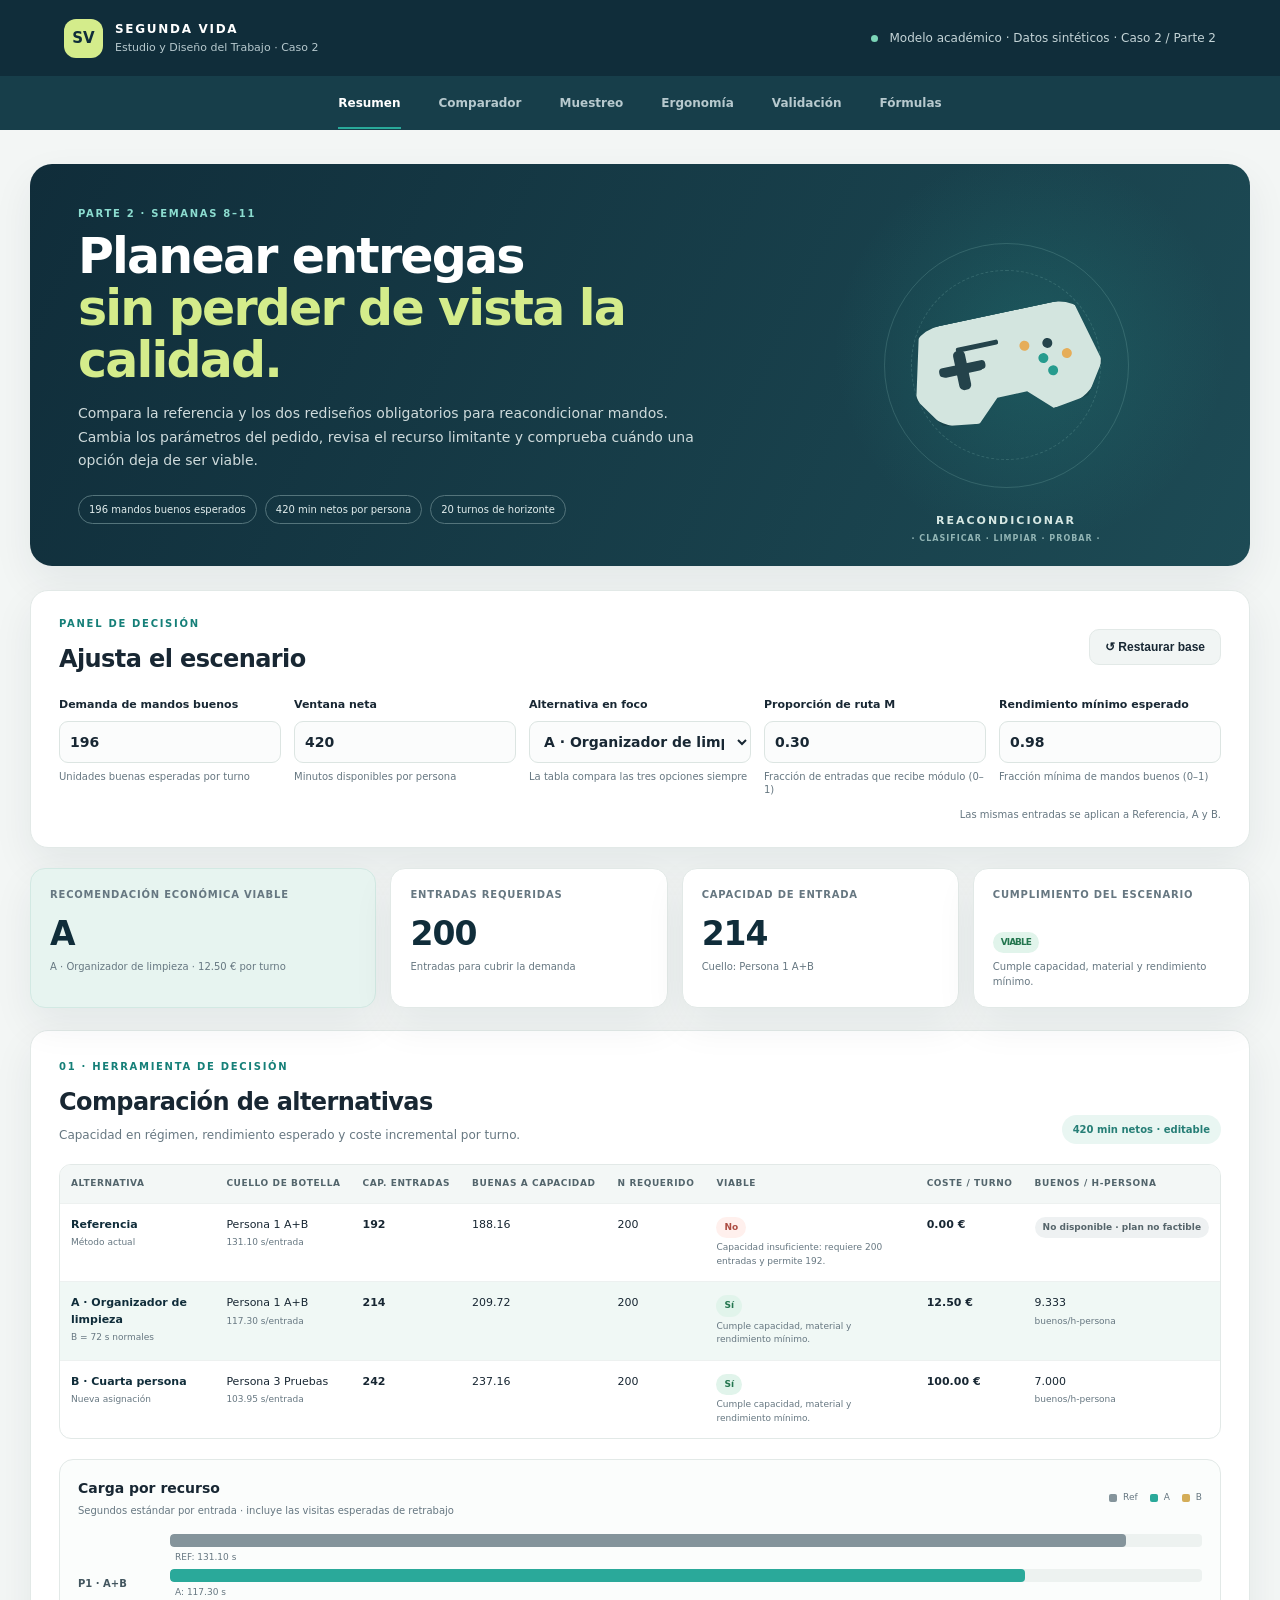
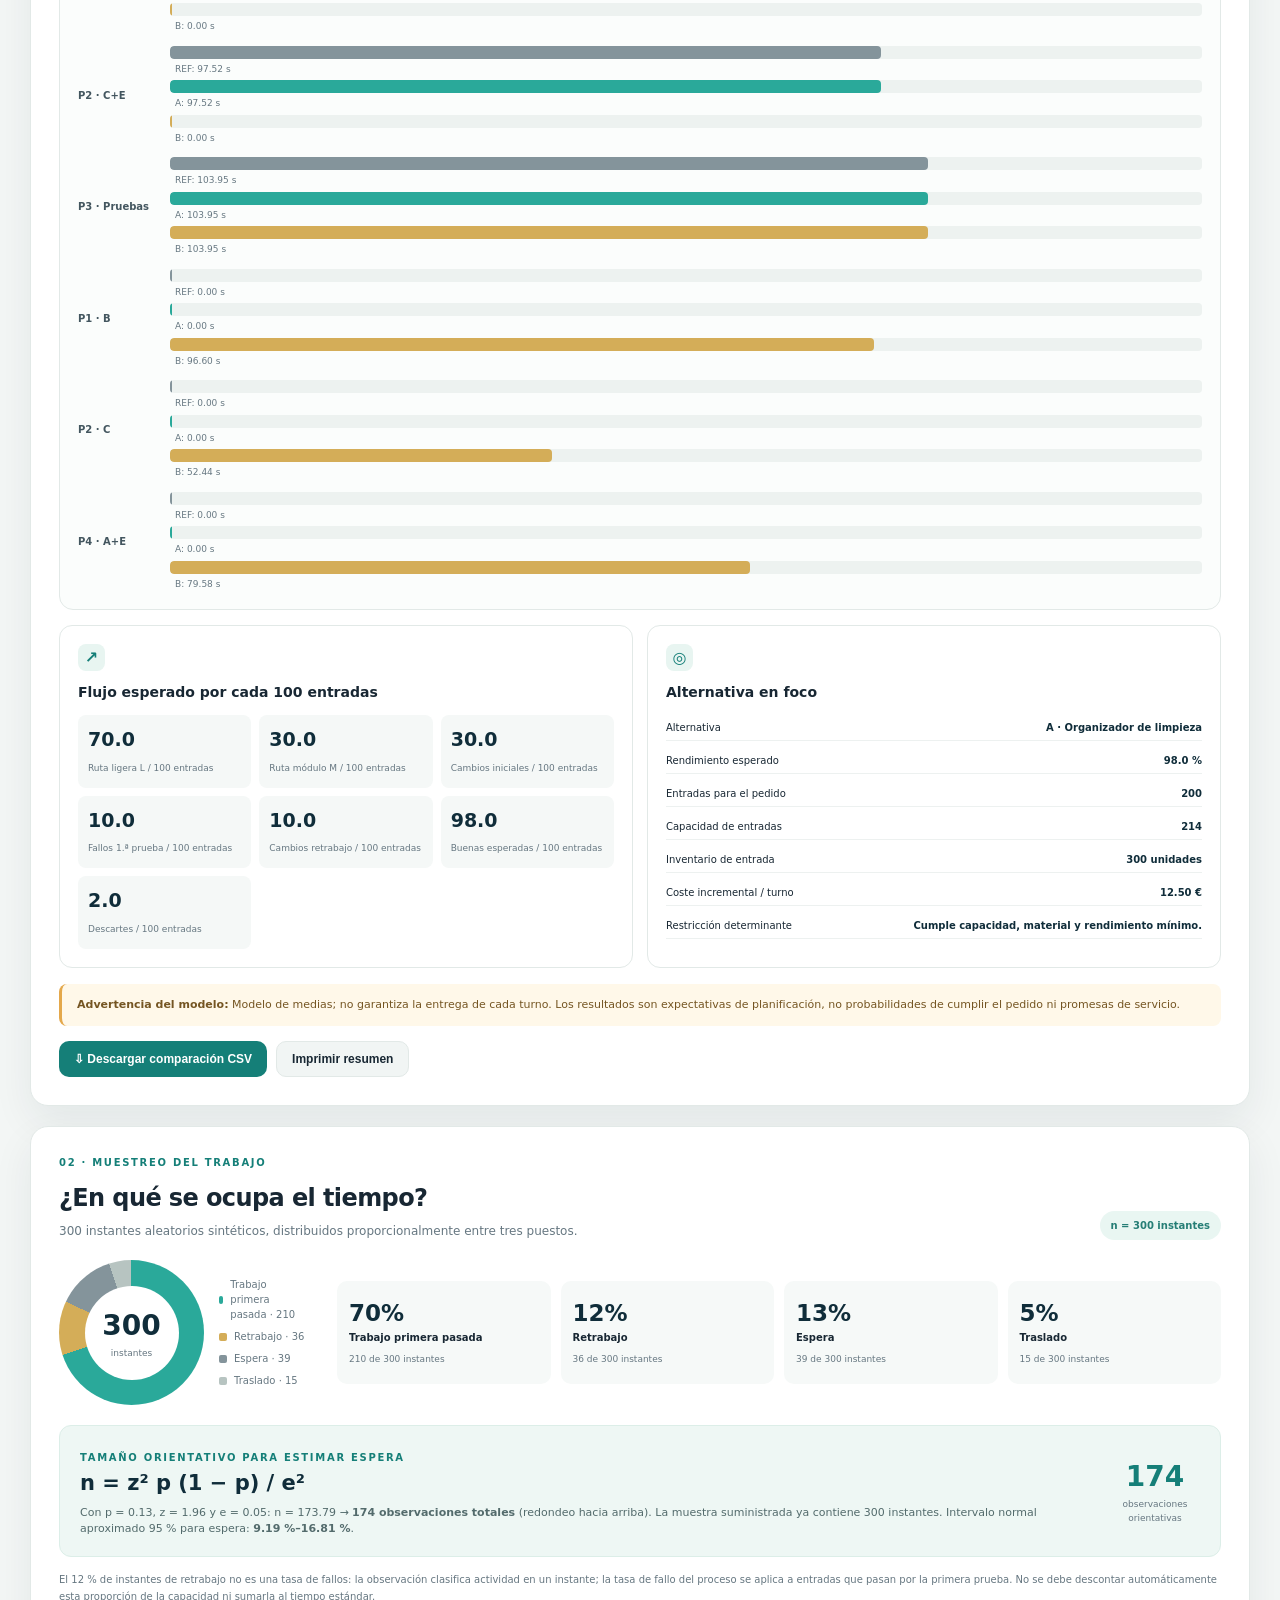
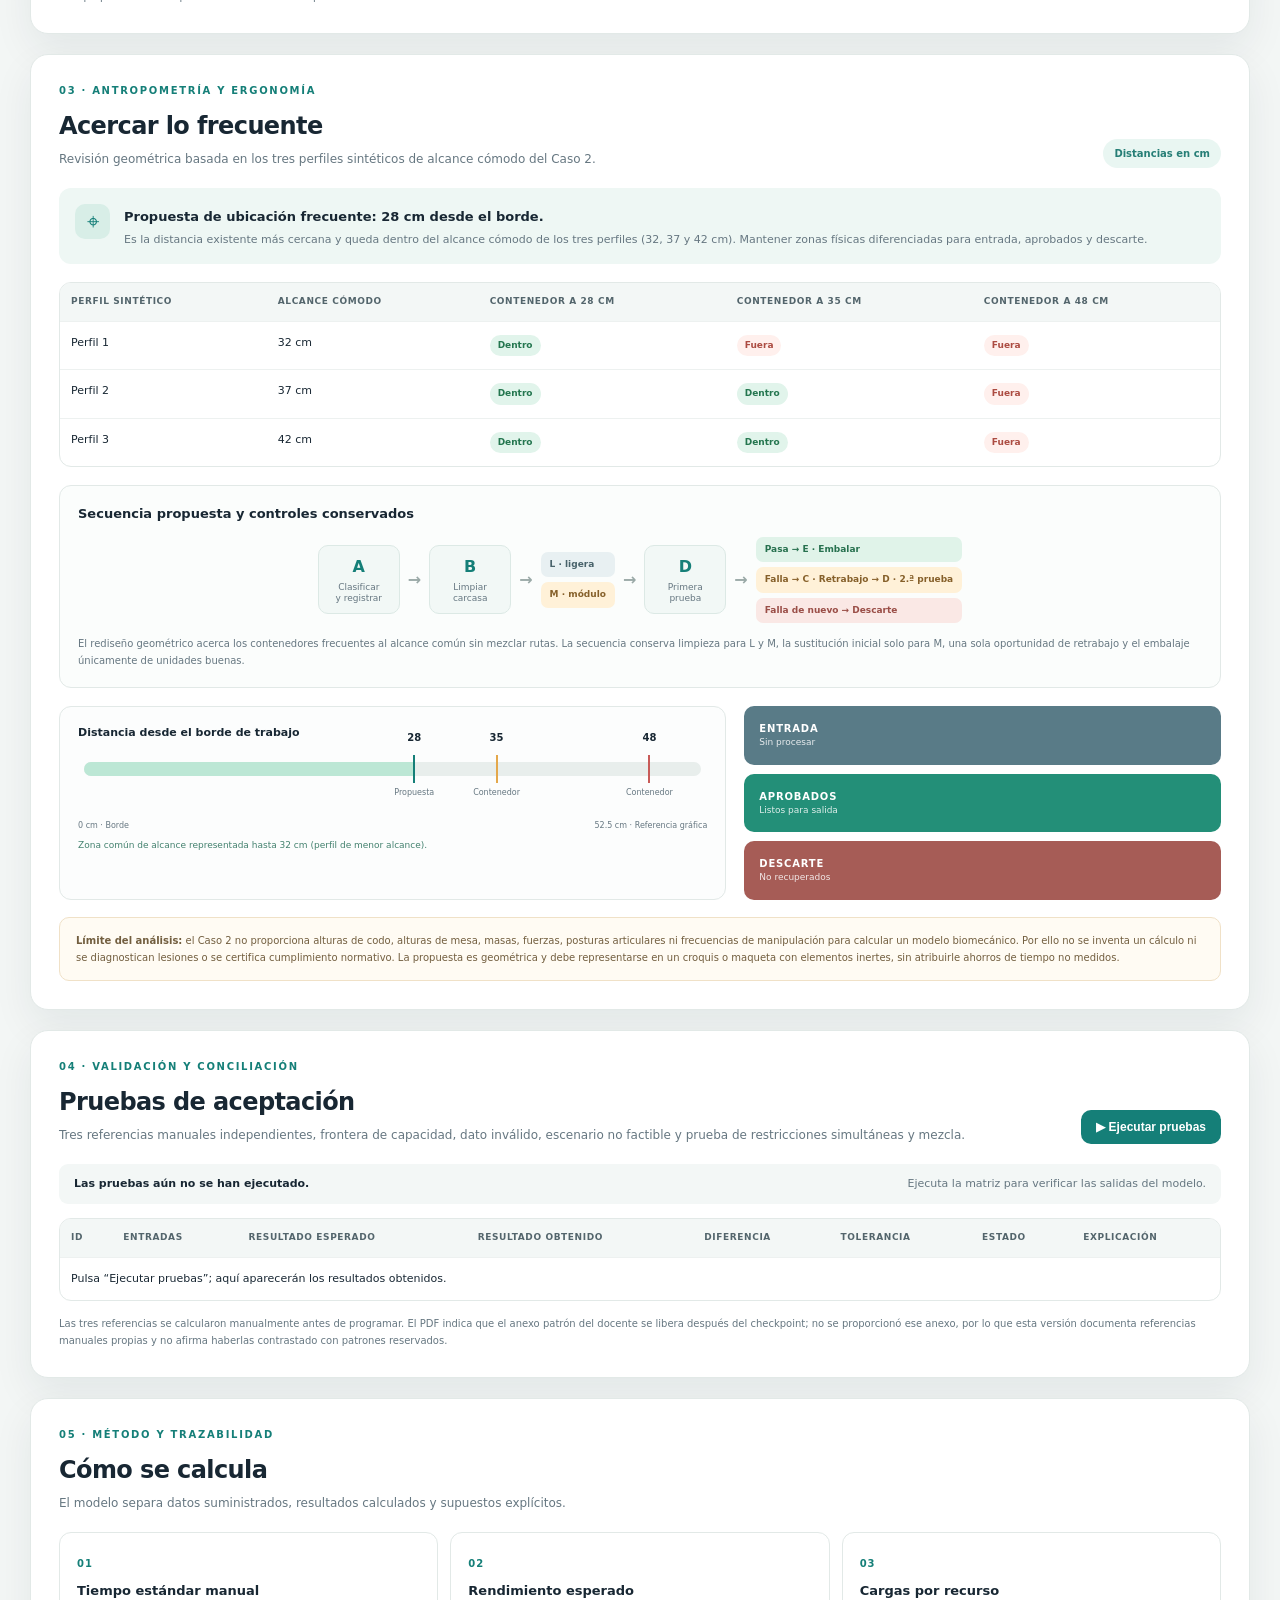
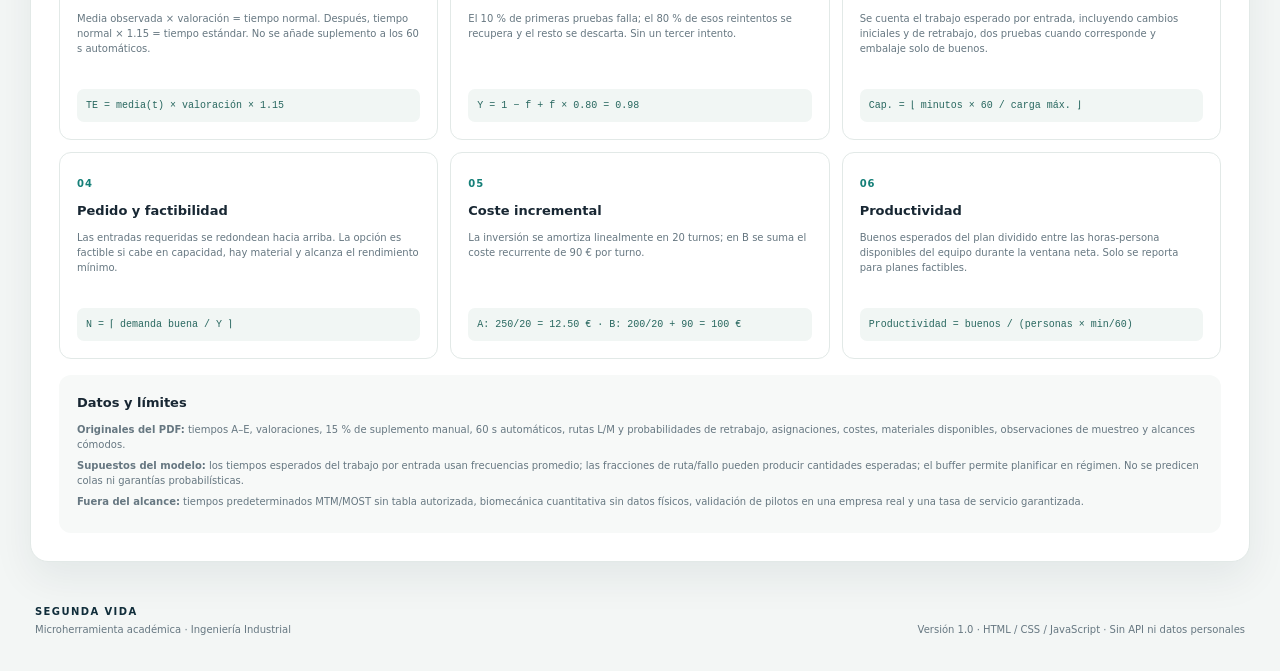
==== commit 89dc4249: "Mejora la interfaz, restricciones y validación del Caso 2" ====
--- a/app/index.html
+++ b/app/index.html
@@ -6,7 +6,7 @@
   <meta name="theme-color" content="#102d3a">
   <meta name="description" content="Microherramienta de análisis y decisión para el Caso 2 Segunda Vida, Parte 2 de Estudio y Diseño del Trabajo.">
   <title>Segunda Vida | Herramienta de decisión</title>
-  <link rel="stylesheet" href="./styles.css">
+  <link rel="stylesheet" href="styles.css">
 </head>
 <body>
   <header class="topbar">
@@ -14,7 +14,7 @@
       <span class="brand-mark">SV</span>
       <span><strong>SEGUNDA VIDA</strong><small>Estudio y Diseño del Trabajo · Caso 2</small></span>
     </a>
-    <div class="top-meta"><span class="status-dot"></span> Modelo académico · Datos sintéticos</div>
+    <div class="top-meta"><span class="status-dot"></span> Modelo académico · Datos sintéticos · Caso 2 / Parte 2</div>
   </header>
 
   <nav class="nav" aria-label="Navegación principal">
@@ -32,7 +32,7 @@
         <p class="eyebrow">PARTE 2 · SEMANAS 8–11</p>
         <h1>Planear entregas<br><em>sin perder de vista la calidad.</em></h1>
         <p class="hero-lede">Compara la referencia y los dos rediseños obligatorios para reacondicionar mandos. Cambia los parámetros del pedido, revisa el recurso limitante y comprueba cuándo una opción deja de ser viable.</p>
-        <div class="hero-tags"><span>196 mandos buenos esperados</span><span>420 min netos</span><span>20 turnos de horizonte</span></div>
+        <div class="hero-tags"><span>196 mandos buenos esperados</span><span id="minutesTag">420 min netos por persona</span><span>20 turnos de horizonte</span></div>
       </div>
       <div class="hero-art" aria-hidden="true">
         <div class="orbit orbit-one"></div><div class="orbit orbit-two"></div>
@@ -76,16 +76,16 @@
     </section>
 
     <section class="kpi-grid" aria-label="Indicadores del escenario enfocado">
-      <article class="kpi-card kpi-primary"><div class="kpi-label">Recomendación económica viable</div><div class="kpi-value" id="recommended" aria-live="polite">—</div><div class="kpi-note" id="recommendNote">Calculando alternativas…</div></article>
-      <article class="kpi-card"><div class="kpi-label">Entradas requeridas</div><div class="kpi-value" id="kpiN" aria-live="polite">—</div><div class="kpi-note">Entradas para cubrir la demanda</div></article>
-      <article class="kpi-card"><div class="kpi-label">Capacidad de entrada</div><div class="kpi-value" id="kpiCapacity" aria-live="polite">—</div><div class="kpi-note" id="kpiBottleneck">Cuello de botella: —</div></article>
-      <article class="kpi-card"><div class="kpi-label">Cumplimiento del escenario</div><div class="kpi-value" id="kpiStatus" aria-live="polite">—</div><div class="kpi-note" id="kpiStatusNote">—</div></article>
+      <article class="kpi-card kpi-primary"><div class="kpi-label">Recomendación económica viable</div><div class="kpi-value" id="recommended">—</div><div class="kpi-note" id="recommendNote">Calculando alternativas…</div></article>
+      <article class="kpi-card"><div class="kpi-label">Entradas requeridas</div><div class="kpi-value" id="kpiN">—</div><div class="kpi-note">Entradas para cubrir la demanda</div></article>
+      <article class="kpi-card"><div class="kpi-label">Capacidad de entrada</div><div class="kpi-value" id="kpiCapacity">—</div><div class="kpi-note" id="kpiBottleneck">Cuello de botella: —</div></article>
+      <article class="kpi-card"><div class="kpi-label">Cumplimiento del escenario</div><div class="kpi-value" id="kpiStatus">—</div><div class="kpi-note" id="kpiStatusNote">—</div></article>
     </section>
 
     <section id="comparador" class="panel section-block">
       <div class="section-heading">
         <div><p class="eyebrow">01 · HERRAMIENTA DE DECISIÓN</p><h2>Comparación de alternativas</h2><p class="section-subtitle">Capacidad en régimen, rendimiento esperado y coste incremental por turno.</p></div>
-        <span class="unit-pill">420 min · editable</span>
+        <span class="unit-pill" id="minutesPill">420 min netos · editable</span>
       </div>
       <div class="table-wrap">
         <table id="comparisonTable">
@@ -111,7 +111,7 @@
         <div class="sampling-chart-card"><div class="donut" id="samplingDonut"><div><strong>300</strong><small>instantes</small></div></div><div class="sampling-legend" id="samplingLegend"></div></div>
         <div class="sampling-stats" id="samplingStats"></div>
       </div>
-      <div class="formula-inline"><div><span class="eyebrow">TAMAÑO ORIENTATIVO PARA ESTIMAR ESPERA</span><strong>n = z² p (1 − p) / e²</strong><p>Con p = 0.13, z = 1.96 y e = 0.05: n = 173.79 → <b>174 observaciones</b> (redondeo hacia arriba). Intervalo normal aproximado 95 % observado para espera: <b>9.19 %–16.81 %</b>.</p></div><div class="sample-number"><strong>174</strong><small>observaciones<br>orientativas</small></div></div>
+      <div class="formula-inline"><div><span class="eyebrow">TAMAÑO ORIENTATIVO PARA ESTIMAR ESPERA</span><strong>n = z² p (1 − p) / e²</strong><p>Con p = 0.13, z = 1.96 y e = 0.05: n = 173.79 → <b>174 observaciones totales</b> (redondeo hacia arriba). La muestra suministrada ya contiene 300 instantes. Intervalo normal aproximado 95 % para espera: <b>9.19 %–16.81 %</b>.</p></div><div class="sample-number"><strong>174</strong><small>observaciones<br>orientativas</small></div></div>
       <p class="small-note">El 12 % de instantes de retrabajo no es una tasa de fallos: la observación clasifica actividad en un instante; la tasa de fallo del proceso se aplica a entradas que pasan por la primera prueba. No se debe descontar automáticamente esta proporción de la capacidad ni sumarla al tiempo estándar.</p>
     </section>
 
@@ -142,9 +142,9 @@
     </section>
 
     <section id="validacion" class="panel section-block">
-      <div class="section-heading"><div><p class="eyebrow">04 · VALIDACIÓN Y CONCILIACIÓN</p><h2>Pruebas de aceptación</h2><p class="section-subtitle">Tres referencias manuales del PDF, frontera de capacidad, dato inválido, escenario no factible y prueba característica de mezcla.</p></div><button id="runTests" class="button button-primary" type="button">▶ Ejecutar pruebas</button></div>
+      <div class="section-heading"><div><p class="eyebrow">04 · VALIDACIÓN Y CONCILIACIÓN</p><h2>Pruebas de aceptación</h2><p class="section-subtitle">Tres referencias manuales independientes, frontera de capacidad, dato inválido, escenario no factible y prueba de restricciones simultáneas y mezcla.</p></div><button id="runTests" class="button button-primary" type="button">▶ Ejecutar pruebas</button></div>
       <div class="test-summary" id="testSummary"><strong>Las pruebas aún no se han ejecutado.</strong><span>Ejecuta la matriz para verificar las salidas del modelo.</span></div>
-      <div class="table-wrap"><table><thead><tr><th>ID</th><th>Entradas</th><th>Resultado esperado</th><th>Resultado obtenido</th><th>Diferencia</th><th>Tolerancia</th><th>Estado</th><th>Explicación</th></tr></thead><tbody id="testBody"><tr><td colspan="8">Pulsa “Ejecutar pruebas”.</td></tr></tbody></table></div>
+      <div class="table-wrap"><table><thead><tr><th>ID</th><th>Entradas</th><th>Resultado esperado</th><th>Resultado obtenido</th><th>Diferencia</th><th>Tolerancia</th><th>Estado</th><th>Explicación</th></tr></thead><tbody id="testBody"><tr><td colspan="8">Pulsa “Ejecutar pruebas”; aquí aparecerán los resultados obtenidos.</td></tr></tbody></table></div>
       <p class="small-note">Las tres referencias se calcularon manualmente antes de programar. El PDF indica que el anexo patrón del docente se libera después del checkpoint; no se proporcionó ese anexo, por lo que esta versión documenta referencias manuales propias y no afirma haberlas contrastado con patrones reservados.</p>
     </section>
 
@@ -163,6 +163,6 @@
 
     <footer class="footer"><div><strong>SEGUNDA VIDA</strong><span>Microherramienta académica · Ingeniería Industrial</span></div><div>Versión 1.0 · HTML / CSS / JavaScript · Sin API ni datos personales</div></footer>
   </main>
-  <script src="./app.js" defer></script>
+  <script src="app.js" defer></script>
 </body>
 </html>
--- a/app/styles.css
+++ b/app/styles.css
@@ -6,60 +6,22 @@
 
 .method-redesign{margin:18px 0;padding:18px;border:1px solid var(--line);border-radius:12px;background:#fbfdfc}.method-redesign h3{font-size:13px;margin:0 0 13px}.process-flow{display:flex;align-items:center;justify-content:center;gap:8px;flex-wrap:wrap}.process-node{min-width:82px;min-height:69px;border:1px solid #dce9e5;border-radius:10px;background:#f2f8f6;display:flex;flex-direction:column;align-items:center;justify-content:center;gap:3px;text-align:center;padding:8px}.process-node b{font-size:16px;color:var(--teal-dark)}.process-node span{font-size:9px;color:var(--muted);line-height:1.3}.process-flow>i{font-style:normal;color:#9aa9a7;font-weight:800}.process-split,.process-out{display:grid;gap:5px}.route-label{padding:6px 9px;border-radius:7px;background:#e8f0f2;color:#49636b;font-size:9px;font-weight:750;white-space:nowrap}.route-m{background:#fff1d8;color:#86602a}.route-ok{background:#e0f3e9;color:#27714f}.route-fail{background:#fff1d8;color:#86602a}.route-reject{background:#fae8e5;color:#9a4e47}.method-redesign>p{font-size:10px;color:var(--muted);margin:13px 0 0;line-height:1.65}
 @media(max-width:640px){.process-flow{justify-content:flex-start}.process-flow>i{font-size:12px}.process-node{min-width:70px}.route-label{white-space:normal}}
-
-/* Auditoría 2026: refinamientos de accesibilidad, legibilidad y adaptación móvil */
-:focus-visible{outline:3px solid #29a99a;outline-offset:3px}
-button:focus-visible,a:focus-visible,input:focus-visible,select:focus-visible{scroll-margin:90px}
-.nav a{transition:color .18s ease,border-color .18s ease}
-.kpi-card,.detail-card,.chart-card,.sampling-stat,.method-grid article{transition:box-shadow .18s ease,border-color .18s ease}
-.kpi-card:hover,.detail-card:hover,.method-grid article:hover{border-color:#c7ddd6;box-shadow:0 12px 28px rgba(16,45,58,.08)}
-.inputs-grid input:invalid,.inputs-grid select:invalid{border-color:var(--red)}
-.table-wrap{overscroll-behavior-x:contain;scrollbar-width:thin}
-.table-wrap:focus-within{outline:2px solid rgba(41,169,154,.28);outline-offset:2px}
-#ergonomia .table-wrap table{min-width:0;table-layout:fixed}
-#ergonomia .table-wrap th,#ergonomia .table-wrap td{white-space:normal;overflow-wrap:anywhere}
-#ergonomia .table-wrap th{font-size:9px}
-.chart-row{min-width:0}
-.bar-value{display:block;overflow-wrap:anywhere}
-.button{min-height:42px}
+/* Ajustes de accesibilidad y lectura en pantallas pequeñas */
+:focus-visible{outline:3px solid rgba(41,169,154,.5);outline-offset:2px}
+.inputs-grid input[aria-invalid="true"],.inputs-grid select[aria-invalid="true"]{border-color:var(--red);background:#fff8f7}
 @media(max-width:640px){
-  .shell{width:calc(100% - 24px)}
-  .topbar{gap:10px}
-  .brand{min-width:0}
-  .brand small{font-size:10px}
-  .nav{scrollbar-width:thin}
-  .nav a{padding:16px 0;min-height:48px}
-  .decision-card,.section-block{min-width:0}
-  .inputs-grid input,.inputs-grid select{min-height:46px;font-size:16px}
+  .inputs-grid{grid-template-columns:1fr}
+  .inputs-grid label:nth-child(3){grid-column:auto}
   .kpi-grid{grid-template-columns:repeat(2,minmax(0,1fr))}
-  .kpi-card{min-width:0;overflow-wrap:anywhere}
-  .kpi-value{line-height:1.15;overflow-wrap:anywhere}
-  .chart-card,.detail-card{min-width:0;padding:14px}
-  .chart-row{grid-template-columns:1fr;gap:5px}
-  .bars{min-width:0}
-  .bar-line{height:12px}
   .flow-breakdown{grid-template-columns:repeat(2,minmax(0,1fr))}
-  .focus-line{align-items:flex-start;flex-direction:column;gap:2px}
-  #ergonomia .table-wrap{overflow-x:visible}
-  #ergonomia .table-wrap table{width:100%;font-size:9px}
-  #ergonomia .table-wrap th,#ergonomia .table-wrap td{padding:7px 4px}
-  .sampling-stats{gap:8px}
-  .sampling-stat{min-width:0;padding:12px 9px}
-  .formula-inline{flex-wrap:wrap}
-  .sample-number{width:auto;min-width:64px}
-  .test-summary{align-items:flex-start}
-  .toolbar .button{flex:1 1 100%}
-  .footer{overflow-wrap:anywhere}
+  .toolbar .button{flex:1 1 100%;min-height:46px}
+  .table-wrap{max-width:100%;overscroll-behavior-x:contain}
 }
-@media(max-width:380px){
-  .brand strong{font-size:11px}
-  .brand small{max-width:190px;line-height:1.2}
-  .kpi-grid{gap:7px}
-  .kpi-card{padding:11px}
-  .kpi-label{letter-spacing:.35px}
-  .kpi-value{font-size:21px}
-  .flow-breakdown{grid-template-columns:1fr 1fr}
+@media(max-width:360px){
+  .shell{width:calc(100% - 16px)}
+  .hero h1{font-size:29px;letter-spacing:-.8px}
+  .kpi-grid{grid-template-columns:1fr}
+  .formula-inline{flex-direction:column;align-items:stretch}
+  .sample-number{width:auto;text-align:left}
 }
-@media(prefers-reduced-motion:reduce){
-  *,*::before,*::after{scroll-behavior:auto!important;transition:none!important;animation:none!important}
-}
+@media(prefers-reduced-motion:reduce){html{scroll-behavior:auto}*,*:before,*:after{transition:none!important;animation:none!important}}
